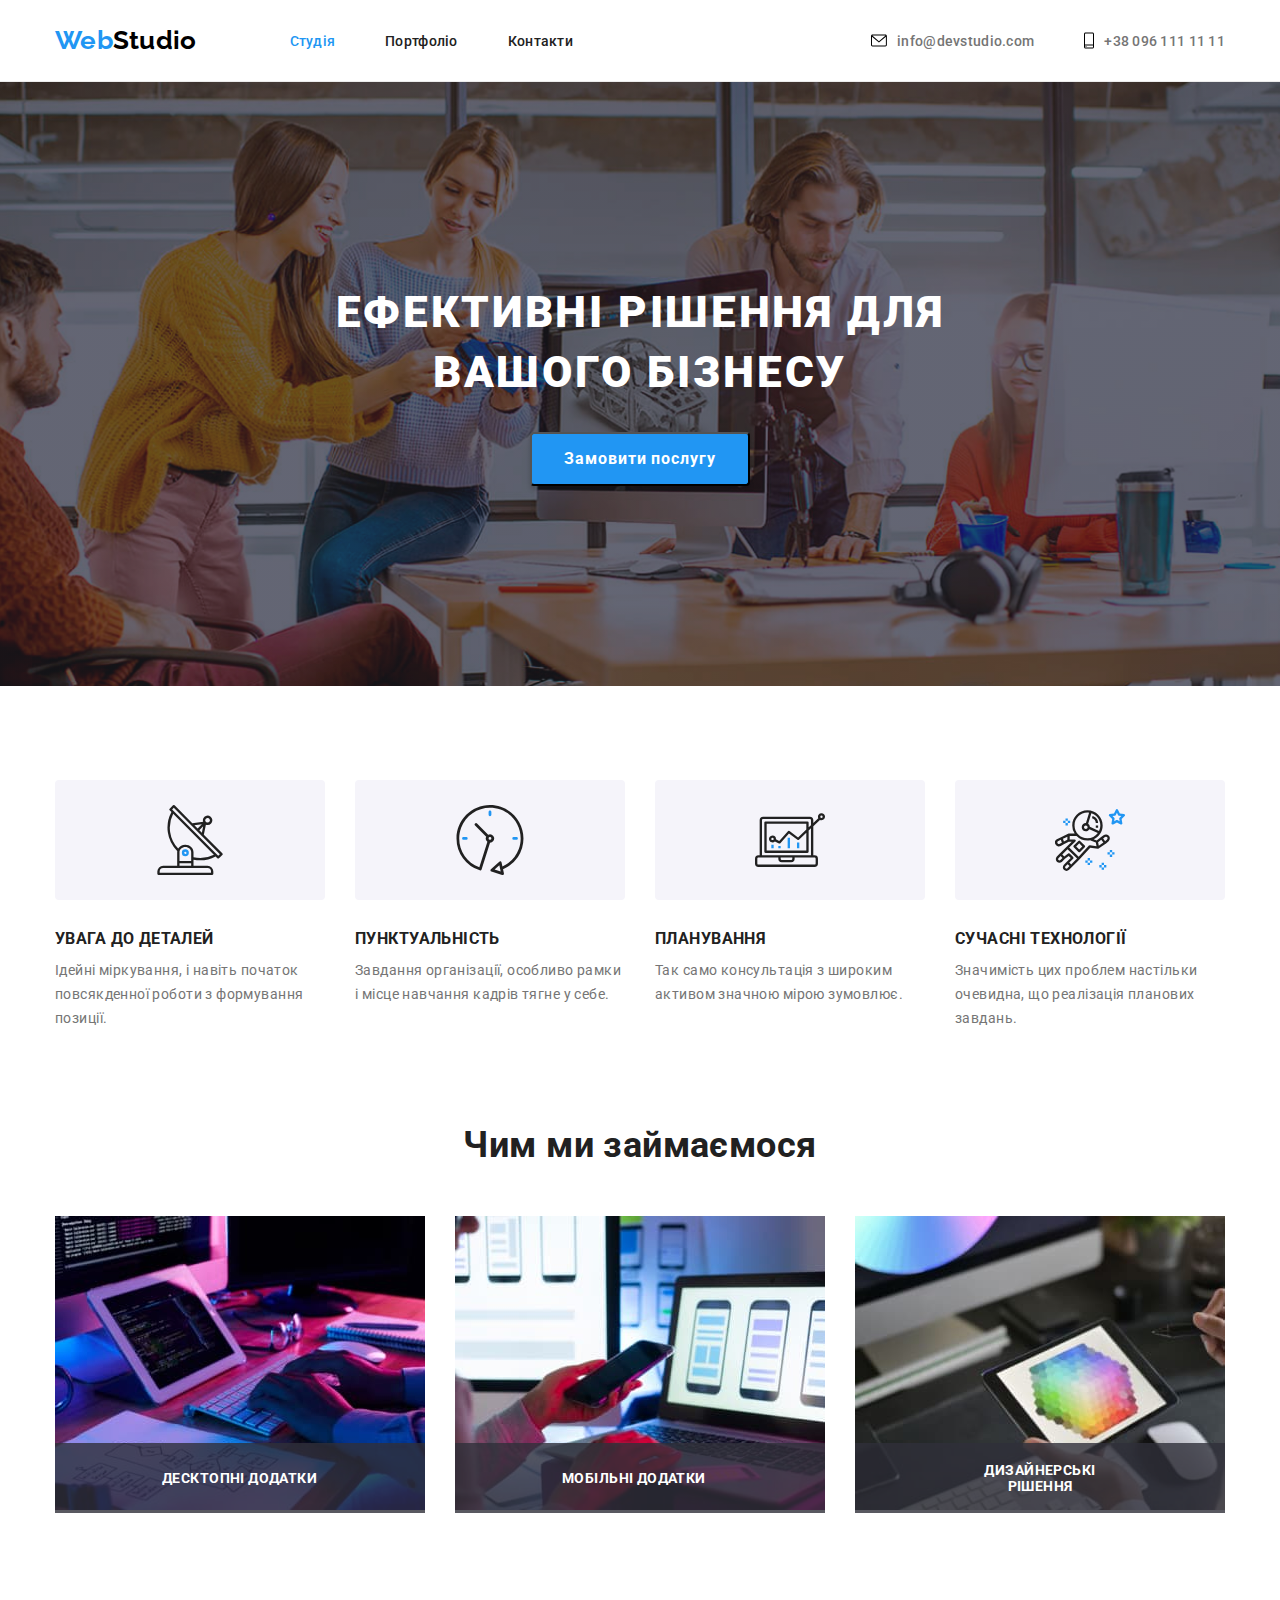
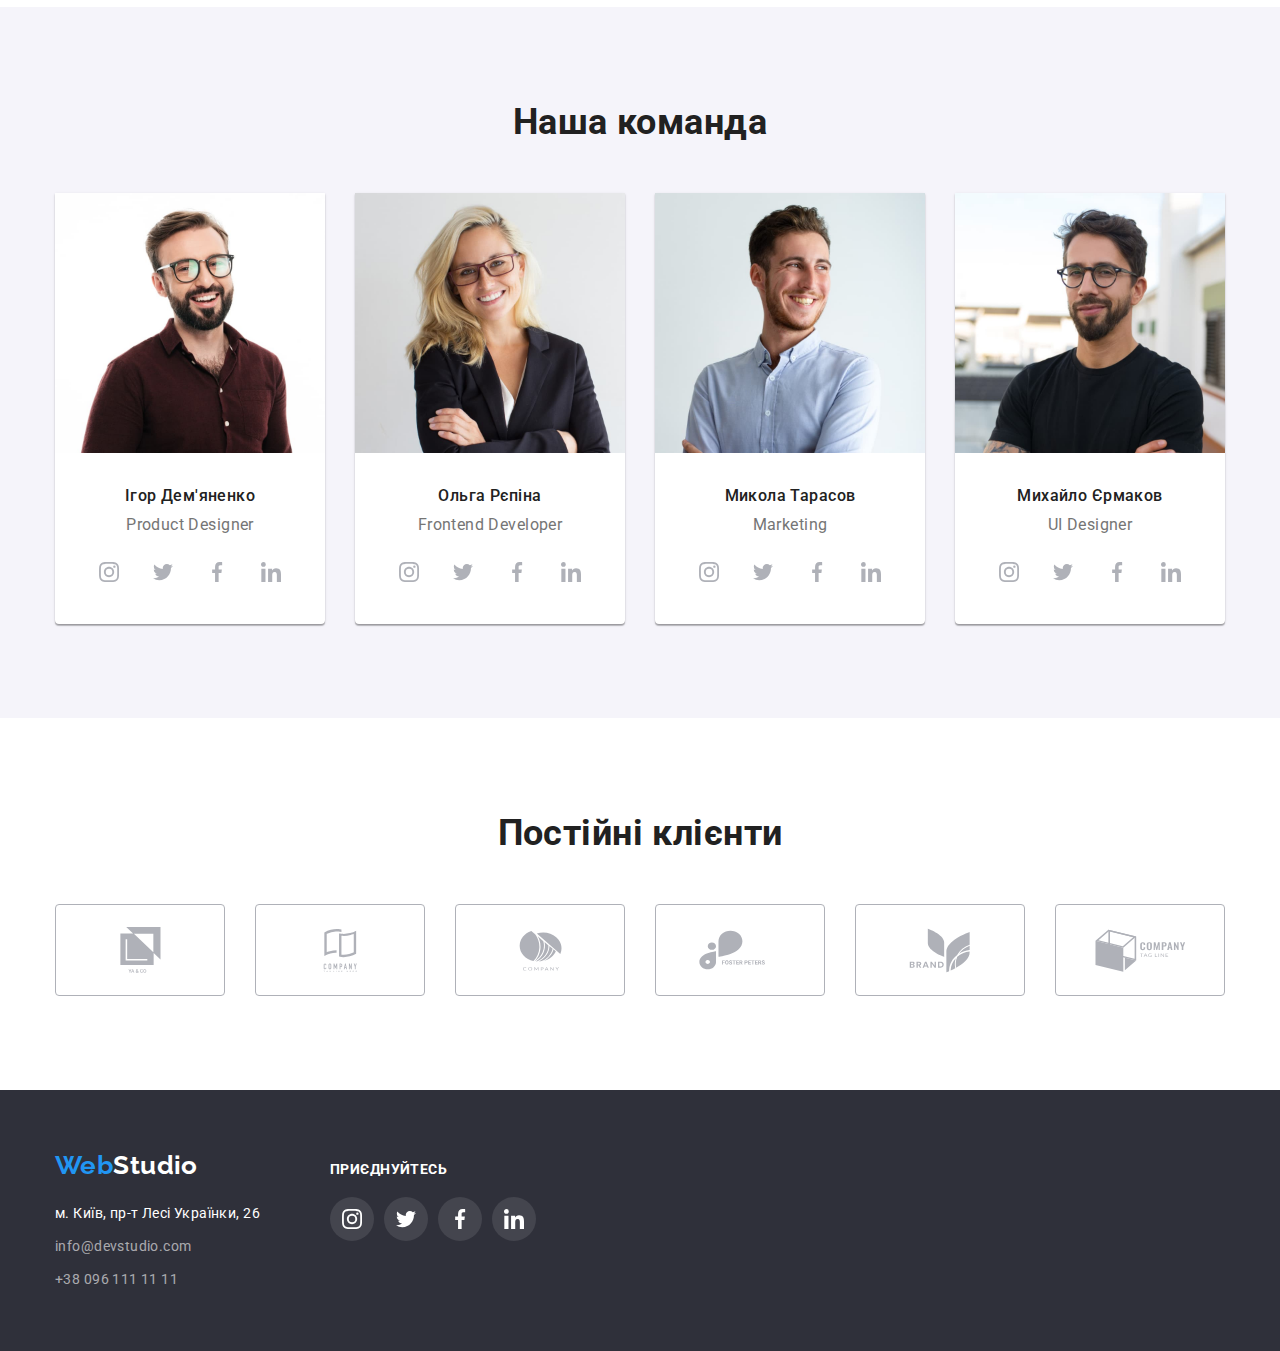
==== index.html @ 1f66e742 "Initial commit" ====
<!DOCTYPE html>
<html lang="uk">
  <head>
    <meta charset="UTF-8" />
    <meta http-equiv="X-UA-Compatible" content="IE=edge" />
    <meta name="viewport" content="width=device-width, initial-scale=1.0" />
    <title>Студія</title>
    <!--Front style-->
    <link rel="preconnect" href="https://fonts.googleapis.com" />
    <link rel="preconnect" href="https://fonts.gstatic.com" crossorigin />
    <link
      href="https://fonts.googleapis.com/css2?family=Raleway:wght@700&family=Roboto:wght@400;500;700;900&display=swap"
      rel="stylesheet"
    />
    <!--Normalize-style-->
    <link href="css/modern-normalize.css" rel="stylesheet" />

    <!--Styles-->
    <link href="css/styles.css" rel="stylesheet" />
  </head>
  <body>
    <!--header-->
    <header class="header">
      <div class="container header-container">
        <nav class="header-nav">
          <a class="logo" href="index.html"><span class="logo-cl">Web</span>Studio</a>
          <ul class="list list-block">
            <li class="header-nav-list-item active-page">
              <a class="link header-animation-nav" href="./index.html">Студія</a>
            </li>
            <li class="header-nav-list-item">
              <a class="link header-animation-nav" href="./portfolio.html">Портфоліо</a>
            </li>
            <li class="header-nav-list-item"><a class="link header-animation-nav" href="">Контакти</a></li>
          </ul>
        </nav>
        <ul class="list list-block">
          <li class="header-nav-list-contacti-item">
            <a class="link link-header header-animation-contact" href="mailto:">
              <svg class="pic-email" width="16" height="17">
                <use href="./images/icons.svg#mail"></use>
              </svg>
              info@devstudio.com</a
            >
          </li>
          <li class="header-nav-list-contacti-item">
            <a class="link link-header header-animation-contact" href="tel:+380961111111">
              <svg class="pic-smartphone" width="10" height="17">
                <use href="./images/icons.svg#smartphone"></use>
              </svg>
              +38 096 111 11 11</a
            >
          </li>
        </ul>
      </div>
    </header>
    <div class="container"></div>
    <main>
      <!--btn-->
      <section class="section-btn all-section">
        <h1 class="section-title">Ефективні рішення для <br />вашого бізнесу</h1>
        <button data-modal-open class="btn" type="button">Замовити послугу</button>
      </section>
      <!--about -->
      <section class="description all-section">
        <div class="container">
          <h2 class="title" hidden>Опис</h2>
          <ul class="titlle-list list">
            <li class="description-list-item">
              <div class="pic">
                <svg class="pic-antena" width="70" height="70">
                  <use href="./images/icons.svg#antenna"></use>
                </svg>
              </div>
              <h3 class="description-title">УВАГА ДО ДЕТАЛЕЙ</h3>
              <p class="description-text">
                Ідейні міркування, і навіть початок повсякденної роботи з формування позиції.
              </p>
            </li>
            <li class="description-list-item">
              <div class="pic">
                <svg class="pic-clock" width="70" height="70">
                  <use href="./images/icons.svg#clock"></use>
                </svg>
              </div>
              <h3 class="description-title">ПУНКТУАЛЬНІСТЬ</h3>
              <p class="description-text">
                Завдання організації, особливо рамки і місце навчання кадрів тягне у себе.
              </p>
            </li>
            <li class="description-list-item">
              <div class="pic">
                <svg class="pic-diagram" width="70" height="70">
                  <use href="./images/icons.svg#diagram"></use>
                </svg>
              </div>
              <h3 class="description-title">ПЛАНУВАННЯ</h3>
              <p class="description-text">
                Так само консультація з широким активом значною мірою зумовлює.
              </p>
            </li>
            <li class="description-list-item">
              <div class="pic">
                <svg class="pic-astronaut" width="70" height="70">
                  <use href="./images/icons.svg#astronaut"></use>
                </svg>
              </div>
              <h3 class="description-title">СУЧАСНІ ТЕХНОЛОГІЇ</h3>
              <p class="description-text">
                Значимість цих проблем настільки очевидна, що реалізація планових завдань.
              </p>
            </li>
          </ul>
        </div>
      </section>
      <!--Блок послуг-->
      <section class="about all-section">
        <h2 class="title">Чим ми займаємося</h2>
        <div class="container">
          <ul class="list about-list">
            <li class="about-list-item">
              <div class="about-thumb">
                <img
                  class="about-list-item-img"
                  src="./images/tablet_computer.jpg"
                  alt="Планшет з клавіатурою"
                  width="370"
                  height="294"
                />
                <div class="label">
                  <p class="label-desc">Десктопні додатки</p>
                </div>
              </div>
            </li>
            <li class="about-list-item">
              <div class="about-thumb">
                <img
                  class="about-list-item-img"
                  src="./images/mobile.jpg"
                  alt="телефон на фоны ноутбука"
                  width="370"
                  height="294"
                />
                <div class="label">
                  <p class="label-desc">Мобільні додатки</p>
                </div>
              </div>
            </li>
            <li class="about-list-item">
              <div class="about-thumb">
                <img
                  class="about-list-item-img"
                  src="./images/tablet.jpg"
                  alt="планшет"
                  width="370"
                  height="294"
                />
                <div class="label">
                  <p class="label-desc">Дизайнерські рішення</p>
                </div>
              </div>
            </li>
          </ul>
        </div>
      </section>
      <!--our team-->
      <section class="team all-section">
        <div class="container">
          <h2 class="team-title title">Наша команда</h2>
          <ul class="list team-list">
            <li class="team-list-item">
              <img
                class="team-list-item-img"
                src="./images/igorDem.jpg"
                alt="фото Ігора Дем'яненко"
                width="270"
                height="260"
              />
              <div class="team-info">
                <h3 class="name">Ігор Дем'яненко</h3>
                <p class="profession" lang="en">Product Designer</p>
                <ul class="list-social-item">
                  <li class="social-item">
                    <a
                      class="social-link"
                      href="https://www.instagram.com"
                      aria-label="instagram"
                      target="_blank"
                      rel="noopener noreferrer"
                    >
                      <svg class="social-icon" width="20" height="20">
                        <use href="./images/icons.svg#instagram"></use>
                      </svg>
                    </a>
                  </li>
                  <li class="social-item">
                    <a
                      class="social-link"
                      href="https://www.twitter.com"
                      aria-label="twitter"
                      target="_blank"
                      rel="noopener noreferrer"
                    >
                      <svg class="social-icon" width="20" height="20">
                        <use href="./images/icons.svg#twitter"></use>
                      </svg>
                    </a>
                  </li>
                  <li class="social-item">
                    <a
                      class="social-link"
                      href="https://www.facebook.com"
                      aria-label="facebook"
                      target="_blank"
                      rel="noopener noreferrer"
                    >
                      <svg class="social-icon" width="20" height="20">
                        <use href="./images/icons.svg#facebook"></use>
                      </svg>
                    </a>
                  </li>
                  <li class="social-item">
                    <a
                      class="social-link"
                      href="https://www.linkedin.com"
                      aria-label="linkedin"
                      target="_blank"
                      rel="noopener noreferrer"
                    >
                      <svg class="social-icon" width="20" height="20">
                        <use href="./images/icons.svg#linkedin"></use>
                      </svg>
                    </a>
                  </li>
                </ul>
              </div>
            </li>
            <li class="team-list-item">
              <img
                class="team-list-item-img"
                src="./images/Olga_rep.jpg"
                alt="фото Ольги Рєпіної"
                width="270"
                height="260"
              />
              <div class="team-info">
                <h3 class="name">Ольга Рєпіна</h3>
                <p class="profession" lang="en">Frontend Developer</p>
                <ul class="list-social-item">
                  <li class="social-item">
                    <a
                      class="social-link"
                      href="https://www.instagram.com"
                      aria-label="instagram"
                      target="_blank"
                      rel="noopener noreferrer"
                    >
                      <svg class="social-icon" width="20" height="20">
                        <use href="./images/icons.svg#instagram"></use>
                      </svg>
                    </a>
                  </li>
                  <li class="social-item">
                    <a
                      class="social-link"
                      href="https://www.twitter.com"
                      aria-label="twitter"
                      target="_blank"
                      rel="noopener noreferrer"
                    >
                      <svg class="social-icon" width="20" height="20">
                        <use href="./images/icons.svg#twitter"></use>
                      </svg>
                    </a>
                  </li>
                  <li class="social-item">
                    <a
                      class="social-link"
                      href="https://www.facebook.com"
                      aria-label="facebook"
                      target="_blank"
                      rel="noopener noreferrer"
                    >
                      <svg class="social-icon" width="20" height="20">
                        <use href="./images/icons.svg#facebook"></use>
                      </svg>
                    </a>
                  </li>
                  <li class="social-item">
                    <a
                      class="social-link"
                      href="https://www.linkedin.com"
                      aria-label="linkedin"
                      target="_blank"
                      rel="noopener noreferrer"
                    >
                      <svg class="social-icon" width="20" height="20">
                        <use href="./images/icons.svg#linkedin"></use>
                      </svg>
                    </a>
                  </li>
                </ul>
              </div>
            </li>
            <li class="team-list-item">
              <img
                class="team-list-item-img"
                src="./images/Nikolay_tar.jpg"
                alt="фото Миколи Тарасова"
                width="270"
                height="260"
              />
              <div class="team-info">
                <h3 class="name">Микола Тарасов</h3>
                <p class="profession" lang="en">Marketing</p>
                <ul class="list-social-item">
                  <li class="social-item">
                    <a
                      class="social-link"
                      href="https://www.instagram.com"
                      aria-label="instagram"
                      target="_blank"
                      rel="noopener noreferrer"
                    >
                      <svg class="social-icon" width="20" height="20">
                        <use href="./images/icons.svg#instagram"></use>
                      </svg>
                    </a>
                  </li>
                  <li class="social-item">
                    <a
                      class="social-link"
                      href="https://www.twitter.com"
                      aria-label="twitter"
                      target="_blank"
                      rel="noopener noreferrer"
                    >
                      <svg class="social-icon" width="20" height="20">
                        <use href="./images/icons.svg#twitter"></use>
                      </svg>
                    </a>
                  </li>
                  <li class="social-item">
                    <a
                      class="social-link"
                      href="https://www.facebook.com"
                      aria-label="facebook"
                      target="_blank"
                      rel="noopener noreferrer"
                    >
                      <svg class="social-icon" width="20" height="20">
                        <use href="./images/icons.svg#facebook"></use>
                      </svg>
                    </a>
                  </li>
                  <li class="social-item">
                    <a
                      class="social-link link"
                      href="https://www.linkedin.com"
                      aria-label="linkedin"
                      target="_blank"
                      rel="noopener noreferrer"
                    >
                      <svg class="social-icon" width="20" height="20">
                        <use href="./images/icons.svg#linkedin"></use>
                      </svg>
                    </a>
                  </li>
                </ul>
              </div>
            </li>
            <li class="team-list-item">
              <img
                class="team-list-item-img"
                src="./images/Mihaylo_Yerm.jpg"
                alt="фото михайла Єрмакова"
                width="270"
                height="260"
              />
              <div class="team-info">
                <h3 class="name">Михайло Єрмаков</h3>
                <p class="profession" lang="en">UI Designer</p>
                <ul class="list-social-item">
                  <li class="social-item">
                    <a
                      class="social-link"
                      href="https://www.instagram.com"
                      aria-label="instagram"
                      target="_blank"
                      rel="noopener noreferrer"
                    >
                      <svg class="social-icon" width="20" height="20">
                        <use href="./images/icons.svg#instagram"></use>
                      </svg>
                    </a>
                  </li>
                  <li class="social-item">
                    <a
                      class="social-link"
                      href="https://www.twitter.com"
                      aria-label="twitter"
                      target="_blank"
                      rel="noopener noreferrer"
                    >
                      <svg class="social-icon" width="20" height="20">
                        <use href="./images/icons.svg#twitter"></use>
                      </svg>
                    </a>
                  </li>
                  <li class="social-item">
                    <a
                      class="social-link"
                      href="https://www.facebook.com"
                      aria-label="facebook"
                      target="_blank"
                      rel="noopener noreferrer"
                    >
                      <svg class="social-icon" width="20" height="20">
                        <use href="./images/icons.svg#facebook"></use>
                      </svg>
                    </a>
                  </li>
                  <li class="social-item">
                    <a
                      class="social-link"
                      href="https://www.linkedin.com"
                      aria-label="linkedin"
                      target="_blank"
                      rel="noopener noreferrer"
                    >
                      <svg class="social-icon" width="20" height="20">
                        <use href="./images/icons.svg#linkedin"></use>
                      </svg>
                    </a>
                  </li>
                </ul>
              </div>
            </li>
          </ul>
        </div>
      </section>
      <section class="client-section all-section">
        <h2 class="title">Постійні клієнти</h2>
        <div class="container">
          <ul class="list clients-list">
            <li class="clients-item">
              <a
                class="clients-link"
                aria-label="yago"
                target="_blank"
                rel="noopener noreferrer"
                href=""
              >
                <svg class="clients" width="41" height="46">
                  <use href="./images/icons.svg#yago"></use>
                </svg>
              </a>
            </li>
            <li class="clients-item">
              <a
                class="clients-link"
                aria-label="tagline"
                target="_blank"
                rel="noopener noreferrer"
                href=""
              >
                <svg class="clients" width="93" height="43">
                  <use href="./images/icons.svg#tagline"></use>
                </svg>
              </a>
            </li>
            <li class="clients-item">
              <a
                class="clients-link"
                aria-label="company"
                target="_blank"
                rel="noopener noreferrer"
                href=""
              >
                <svg class="clients" width="43" height="41">
                  <use href="./images/icons.svg#company"></use>
                </svg>
              </a>
            </li>
            <li class="clients-item">
              <a
                class="clients-link"
                aria-label="foster_peters"
                target="_blank"
                rel="noopener noreferrer"
                href=""
              >
                <svg class="clients" width="84" height="40">
                  <use href="./images/icons.svg#foster_peters"></use>
                </svg>
              </a>
            </li>
            <li class="clients-item">
              <a
                class="clients-link"
                aria-label="brand"
                target="_blank"
                rel="noopener noreferrer"
                href=""
              >
                <svg class="clients" width="62" height="45">
                  <use href="./images/icons.svg#brand"></use>
                </svg>
              </a>
            </li>
            <li class="clients-item">
              <a
                class="clients-link"
                aria-label="comtigeline"
                target="_blank"
                rel="noopener noreferrer"
                href=""
              >
                <svg class="clients" width="93" height="43">
                  <use href="./images/icons.svg#comtigeline"></use>
                </svg>
              </a>
            </li>
          </ul>
        </div>
      </section>
    </main>
    <!--contact info-->
    <footer class="footer">
      <div class="container footer-bloc">
        <div class="footer-contacts">
          <a class="logo logo-footer" href="index.html"><span class="logo-cl">Web</span>Studio</a>
          <address class="address-maps" title="адрес студії">
            <p class="address-maps-text">м. Київ, пр-т Лесі Українки, 26</p>
            <ul class="list">
              <li class="address-list-item">
                <a class="link" href="mailto:info@devstudio.com">info@devstudio.com</a>
              </li>
              <li class="address-list-item">
                <a class="link" href="tel:+380961111111">+38 096 111 11 11</a>
              </li>
            </ul>
          </address>
        </div>
        <div class="">
          <h4 class="title-footer">приєднуйтесь</h4>
          <ul class="list-social-item">
            <li class="social-item">
              <a
                class="link footer-icon-link"
                href="https://www.instagram.com"
                aria-label="instagram"
                target="_blank"
                rel="noopener noreferrer"
              >
                <svg class="footer-icon" width="20" height="20">
                  <use href="./images/icons.svg#instagram"></use>
                </svg>
              </a>
            </li>
            <li class="social-item">
              <a
                class="link footer-icon-link"
                href="https://www.twitter.com"
                aria-label="twitter"
                target="_blank"
                rel="noopener noreferrer"
              >
                <svg class="footer-icon" width="20" height="20">
                  <use href="./images/icons.svg#twitter"></use>
                </svg>
              </a>
            </li>
            <li class="social-item">
              <a
                class="link footer-icon-link"
                href="https://www.facebook.com"
                aria-label="facebook"
                target="_blank"
                rel="noopener noreferrer"
              >
                <svg class="footer-icon" width="20" height="20">
                  <use href="./images/icons.svg#facebook"></use>
                </svg>
              </a>
            </li>
            <li class="social-item">
              <a
                class="link footer-icon-link"
                href="https://www.linkedin.com"
                aria-label="linkedin"
                target="_blank"
                rel="noopener noreferrer"
              >
                <svg class="footer-icon" width="20" height="20">
                  <use href="./images/icons.svg#linkedin"></use>
                </svg>
              </a>
            </li>
          </ul>
        </div>
      </div>
    </footer>
    <!--Modal Window-->
    <div class="backdrop is-hidden" data-modal>
      <div class="modal">
        <button class="modal-btn" data-modal-close type="button" title="close">
          <svg class="modal-close" width="11" height="11">
            <use href="./images/icons.svg#cross"></use>
          </svg>
        </button>
      </div>
    </div>
    <script src="./js/modal.js"></script>
  </body>
</html>
---- css/styles.css ----
:root {
  /* front*/
  --main-font: Roboto, sans-serif, raleway;
  /* text color */
  --main-text-cl: #212121;
  --akcent-cl: #2196f3;

  /* background color*/
  --main-background-cl: #ffffff;
  --background-cl-icon:#AFB1B8;

  /*other*/
  --items: 3;
  --indent: 30px;
  --border: 1px;
}

body {
  font-family: var(--main-font);
  background-color: var(--main-background-cl);
  color: var(--main-text-cl);
  font-size: 14px;
  line-height: calc(16 / 14);
  letter-spacing: 0.03em;
  
}
/*reset*/
.link {
  text-decoration: none;
  color: currentColor;
  
}
.header-animation-nav{
/*animation*/
transition-property: color ;
transition-duration:250ms ;
transition-timing-function:cubic-bezier(0.4, 0, 0.2, 1);
}

.header-animation-nav:hover,
.header-animation-nav:focus {
  color: var(--akcent-cl);
}
.header-animation-contact{
  /*animation*/
  transition-property:fill, color ;
  transition-duration:250ms ;
  transition-timing-function:cubic-bezier(0.4, 0, 0.2, 1);
  }
.header-animation-contact:hover,
.header-animation-contact:focus {
  fill: var(--akcent-cl);
  color: var(--akcent-cl);
}


.list {
  list-style: none;
  padding: 0;
  margin: 0;
}
.all-section {
  padding-bottom: 94px;
  
}

/*************************
********HEADER************
*************************/
.container {
  margin-left: auto;
  margin-right: auto;
  width: 1200px;
  padding: 0 15px;
  
}
.header {
  letter-spacing: 0.02em;
  font-weight: 500;
  border-bottom: 1px solid #ececec;
  padding-top: 25px;
  padding-bottom: 25px;
  

}
.header-nav {
  align-items: center;
  display: flex;
  margin-right: auto;
 
}
.header-container{
  display: flex;


}
.logo {
  text-decoration: none;
  font-family: 'Raleway';
  font-weight: 700;
  font-size: 26px;
  line-height: calc(31 / 26);
  color: #000000;
  margin-right: 93px;
}
.logo-footer {
  margin-right: 0;
  color: #ffffff;
}

.logo-cl {
  color: var(--akcent-cl);
}
.list-block {
  display: flex;
  align-items: center;

}
.link-header{
  display: flex;
  align-items: center;
}
.list-block:last-child {
  margin-right: 0;
}
.header-nav-list-item {
  font-weight: 500;
  letter-spacing: 0.02em;
  color: #212121;
  margin-right: 50px;
  position: relative;

  }

.header-nav-list-item::after {
  content: '';
  position: absolute;
  width: 100%;
  height: 4px;
  border-radius: 2px;
  background-color:var(--akcent-cl);
  left: 0;
  bottom: 0;
  opacity: 0;
}
.header-nav-list-item:hover::after {
  opacity: 1;
  transform: translateY(28px);
}
.header-nav-list-item:last-child {
  margin-right: 0;
}
.active-page {
  color: var(--akcent-cl);

}

.header-nav-list-contacti-item {
  display: flex;
  margin-right: 50px;
  font-weight: 500;
  letter-spacing: 0.02em;
  color: #757575;
    /*animation*/
  transition-property:fill, color ;
  transition-duration:250ms ;
  transition-timing-function:cubic-bezier(0.4, 0, 0.2, 1);
}

.pic-email{
margin-right: 10px;
}

.pic-smartphone{
  margin-right: 10px;
}
.header-nav-list-contacti-item:last-child {
  margin-right: 0;
}


.footer {
  background-color: #2f303a;
  padding-top: 60px;
  padding-bottom: 60px;

}

.address-maps {
  margin-top: 20px;
}
.address-maps-text {
  margin-top: 0;
  margin-bottom: 9px;
  font-style: normal;
  font-size: 14px;
  line-height: calc(24 / 14);
  color: #ffffff;
}

.address-list-item {
  margin-bottom: 9px;
  font-style: normal;
  font-size: 14px;
  line-height: calc(24 / 14);
  color: rgba(255, 255, 255, 0.6);
}
.address-list-item:last-child {
  margin-bottom: 0;
}

.footer-bloc {
  display: flex;
  align-items:baseline;
}
.title-footer {
  margin-top: 0;
  margin-bottom: 20px;
  color: var(--main-background-cl);
  Font family: var(--main-font);
  Font style: Bold;
  Font size: 14px;
  text-transform: uppercase;
}
.footer-contacts {
  margin-right: 70px;
}
.footer-icon {
  fill: var(--main-background-cl);
}
.footer-icon-link {
  background-color: rgb(100%, 100%, 100%, 10%);
  display: flex;
  align-items: center;
  justify-content: center;
  width: 44px;
  height: 44px;
  border-radius: 50%;
  transition-property:background-color;
  transition-duration:250ms ;
  transition-timing-function:cubic-bezier(0.4, 0, 0.2, 1);
}
.footer-icon-link:hover,
.footer-icon-link:focus {
      background-color: var(--akcent-cl);
 }



/****************************
*****************************
          Page 1
*****************************
****************************/

.section-btn {
  background-image:linear-gradient(rgba(47, 48, 58, 0.4), rgba(47, 48, 58, 0.4)), url(../images/bg.png);
  background-repeat: no-repeat;
  background-position: center;
  max-width: 1600px;
  background-size: cover;
  margin-left: auto;
  margin-right: auto;
  text-align: center;
  padding-top: 200px;
  padding-bottom: 200px;
  position: relative;
}

.section-title {
  margin-top: 0;
  margin-bottom: 30px;
  color: #ffffff;
  font-weight: 900;
  font-size: 44px;
  line-height: calc(60 / 44);
  letter-spacing: 0.06em;
  text-transform: uppercase;
}
.btn {
  font-family: var(--main-font);
  background: var(--akcent-cl);
  box-shadow: 0px 4px 4px rgba(0, 0, 0, 0.15);
  border-radius: 4px;
  font-weight: 700;
  font-size: 16px;
  line-height: calc(30 / 16);
  letter-spacing: 0.06em;
  color: #ffffff;
  cursor: pointer;
  padding: 10px 32px;
}
.backdrop.is-hidden{
  visibility: hidden;
  opacity: 0;
  pointer-events: none;
}
.backdrop{
  position:fixed;
  top: 0;
  left:0;
  z-index: 1000;
  width:100%;
  height: 100%;
  background-color:rgba(0, 0, 0, 0.2);
  transition: visibility 400ms, opacity 400ms;
  
}
.modal{
  position: absolute;
left: 50%;
top: 50%;
transform: translate(-50%, -50%);
width: 528px;
height: 581px;
background: #FFFFFF;
box-shadow: 0px 1px 3px rgba(0, 0, 0, 0.12), 0px 1px 1px rgba(0, 0, 0, 0.14), 0px 2px 1px rgba(0, 0, 0, 0.2);
border-radius: 4px;
}
.modal-btn{
  position: absolute;
  right: 8px;
  top: 8px;
  width: 30px;
  height: 30px;
  display: flex;
  align-items: center;
  justify-items: center;
  border: 1px solid rgba(0, 0, 0, 0.1);
  border-radius: 50%;
  cursor: pointer;
  padding: 0;
  background-color: var(--main-background-cl);
}
.modal-close {
  position: absolute;
  margin: 9px;
  


}
.description {
  padding-top: 94px;
}

.titlle-list {
  display: flex;
  justify-content: space-between;
}
.description-list-item {
  width: 270px;
}
.description-title {
  margin-top: 0;
  margin-bottom: 0;
  font-size: 16px;
  font-weight: 700;
  text-transform: uppercase;
}
.description-text {
  margin-top: 10px;
  font-size: 14px;
  line-height: calc(24 / 14);
  color: #757575;
}
.description-text:last-child {
  margin-bottom: 0;
}

.pic{
  background-color:#F5F4FA;
  height: 120px;
  display: flex;
  align-items: center;
  justify-content: center;
  margin-bottom: 30px;
  border-radius: 4px;
}

.about-list {
  display: flex;
  justify-content: space-between;
}

.title {
  margin-top: 0;
  margin-bottom: 50px;
  font-weight: 700;
  font-size: 36px;
  line-height: calc(42 / 36);
  text-align: center;
}
.about-thumb{
  position: relative;
}
.label{
  position: absolute;
  bottom: 0;
  left: 0;
  width: 100%;
  height: 70px;
  background-color: rgba(47, 48, 58, 0.8);
  display: flex;
  justify-items: center;
  align-items: center;
  padding: 27px 107px;
}
.label-desc{
  color: var(--main-background-cl);
  font-size: 14px;
  font-family: var(--main-font);
  font-weight: 700;
  line-height: 16px;
  letter-spacing: 0.03em;
  text-transform:uppercase ;
  text-align: center;


  text-align: center;
}
.team {
  background-color: #f5f4fa;
  padding-top: 94px;
  padding-bottom: 94px;
}
.team-list {
  display: flex;
  justify-content: space-between;
}

.team-list-item {
  background-color:var(--main-background-cl);
  box-shadow: 0px 1px 3px rgba(0, 0, 0, 0.12), 0px 1px 1px rgba(0, 0, 0, 0.14),
    0px 2px 1px rgba(0, 0, 0, 0.2);
  border-radius: 0px 0px 4px 4px;
}
.team-info {
  padding-top: 30px;
  padding-bottom: 30px;
  
}
.name {
  margin-top: 0;
  margin-bottom: 10px;
  font-weight: 500;
  font-size: 16px;
  line-height: calc(19 / 16);
  text-align: center;
}
.profession {
  margin-top: 0;
  font-size: 16px;
  line-height: calc(19 / 16);
  color: #757575;
  text-align: center;
}
.list-social-item {
  margin: 0;
  list-style: none;
  display: flex;
  gap: 10px;
  justify-content: center;
  padding-left: 0;
}

.social-link{
    display: flex;
    align-items: center;
    justify-content: center;
    width: 44px;
    height: 44px;
    background-color:var(--main-background-cl);
    border-radius: 50%;
    color: var(--background-cl-icon);
      /*animation*/
    transition-property:color, background-color;
    transition-duration:250ms ;
    transition-timing-function:cubic-bezier(0.4, 0, 0.2, 1);
}
  
.social-icon{
  fill: currentColor;
 }
 .social-link:hover,
 .social-link:focus {
      color:var(--main-background-cl); 
      background-color: var(--akcent-cl);
 }


.profession:last-child {
  margin-bottom: 0;
}
.client-section{
  padding-top:94px ;
}
.clients-list{
  display: flex;
  gap:30px;
  align-items: center;
    justify-content: center;
}
.clients-link{
  width: 170px;
  height: 92px;
  border: 1px solid var(--background-cl-icon);
  border-radius: 4px;
  display: flex;
    align-items: center;
    justify-content: center;
    color: var(--background-cl-icon);
      /*animation*/
    transition-property:color, border-color;
    transition-duration:250ms ;
    transition-timing-function:cubic-bezier(0.4, 0, 0.2, 1);
    
}
.clients{
  fill: currentColor;
}

.clients-link:hover,
.clients-link:focus {
  color: var(--akcent-cl);
  border-color: var(--akcent-cl);
}


/****************************
*****************************
          Page 2
*****************************
****************************/
.porfolio {
  padding-top: 94px;
  padding-bottom: 94px;
}
.porfolio-container {
  list-style: none;
  display: flex;
  gap: 8px;
  justify-content: center;
  margin: 0 0 50px 0;
  padding-left: 0;
}

.porfolio-btn {
  padding: 6px 22px;
  font-family: var(--main-font);
  font-weight: 500;
  font-size: 16px;
  line-height: calc(26 / 16);
  border: none;
  border-radius: 4px;
  cursor: pointer;
   /*animation*/
  transition-property:color, background-color, box-shadow;
  transition-duration:250ms;
  transition-timing-function:cubic-bezier(0.4, 0, 0.2, 1);
}
.porfolio-btn:hover,
.porfolio-btn:focus {
  background-color: var(--akcent-cl);
  color: var(--main-background-cl);
  box-shadow: 0px 2px 2px 0px #0000001F, 0px 1px 2px 0px #00000014, 0px 3px 1px 0px #0000001A;
  border-radius: 4px;
}
.porfolio-btn:active {
  background-color: var(--akcent-cl);
  color: #ffffff;
}
.portfolio-list {
  display: flex;
  flex-wrap: wrap;
  gap: var(--indent);
}

.porfolio-link{
  box-sizing: border-box;
  display: block;
  text-decoration: none;
  /*animation*/
  transition-property:box-shadow;
  transition-duration:250ms;
  transition-timing-function:cubic-bezier(0.4, 0, 0.2, 1);
}
.portfolio-list-img-item {
  flex-basis: calc((100% - var(--indent) * (var(--items)-1)) / var(--items));
}

.porfolio-link:hover,
.porfolio-link:focus,
.porfolio-link:hover .overlay ,
.porfolio-link:focus .overlay
{
  box-shadow: 0px 1px 1px rgba(0, 0, 0, 0.12), 0px 4px 4px rgba(0, 0, 0, 0.06), 1px 4px 6px rgba(0, 0, 0, 0.16);
  border-radius: 6px 4px 1px ;
  transform: translateY(0);
}
.portfolio-thumb{
  
  position: relative;
  overflow: hidden;
}
.overlay{
  
  position: absolute;
  top: 0;
  left: 0;
  transform: translateY(100%);
  width: 100%;
  height: 100%;
  display: flex;
  justify-items: center;
  align-items: center;
  padding: 63px 24px;
  background-color: rgba(33, 150, 243, 0.9);
 /*animation*/
 transition-property:transform;
 transition-duration:250ms;
 transition-timing-function:cubic-bezier(0.4, 0, 0.2, 1);

}
.overlay-desc{
  color: var(--main-background-cl);
  font-family: var(--main-font);
  font-size: 18px;
  font-weight: 400;
  line-height:28px;
  letter-spacing: 0.03em;
}
.portfolio-info {

  padding:20px 24px;
  border-right: 1px solid #eee ;
  border-bottom: 1px solid #eee ;
  border-left: 1px solid #eee ;
  transition-property:transform;
  transition-duration:250ms;
  transition-timing-function:cubic-bezier(0.4, 0, 0.2, 1);
}

.portfolio-tittle {
  color: var(--main-text-cl);
  margin: 0;
  font-weight: 700;
  font-size: 18px;
  line-height: calc(36 / 18);
  letter-spacing: 0.06em;
  
}
.portfolio-name {
  margin: 0;
  font-size: 16px;
  line-height: calc(30 / 16);
  color: #757575;
}
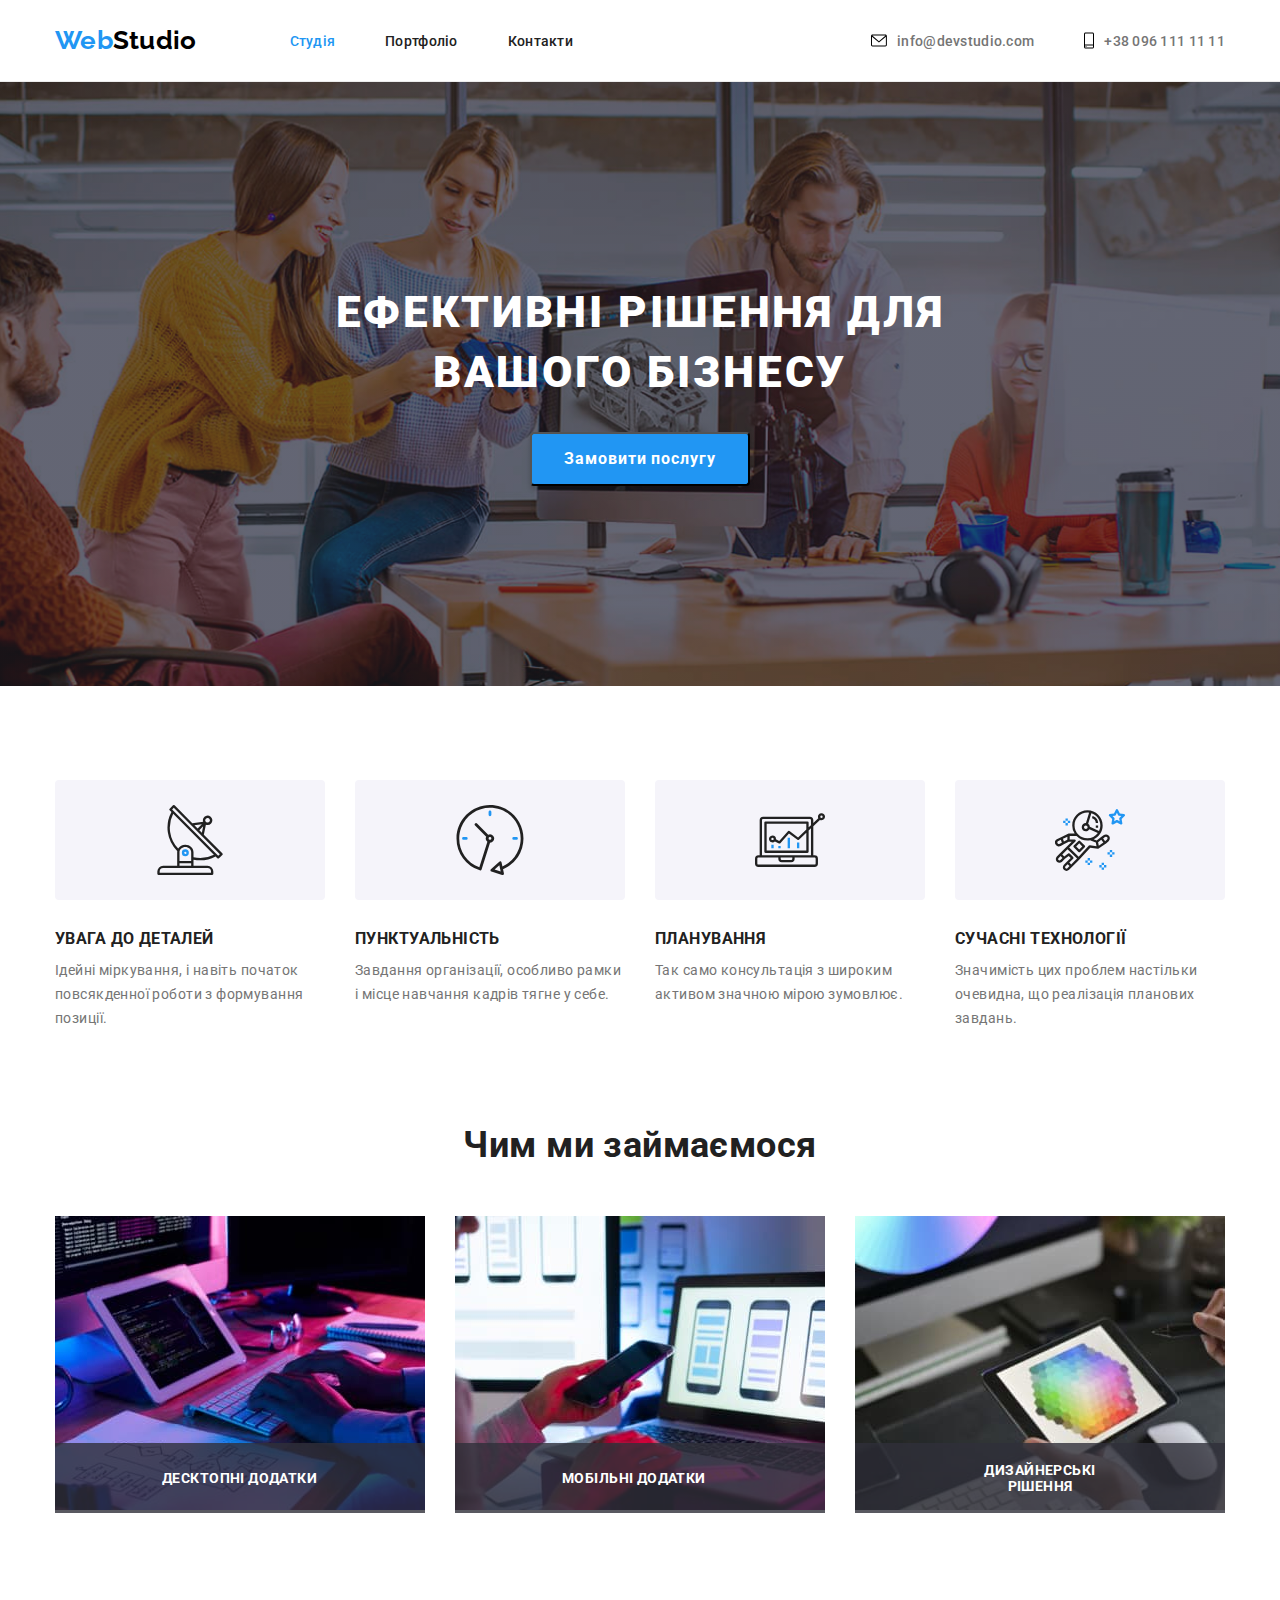
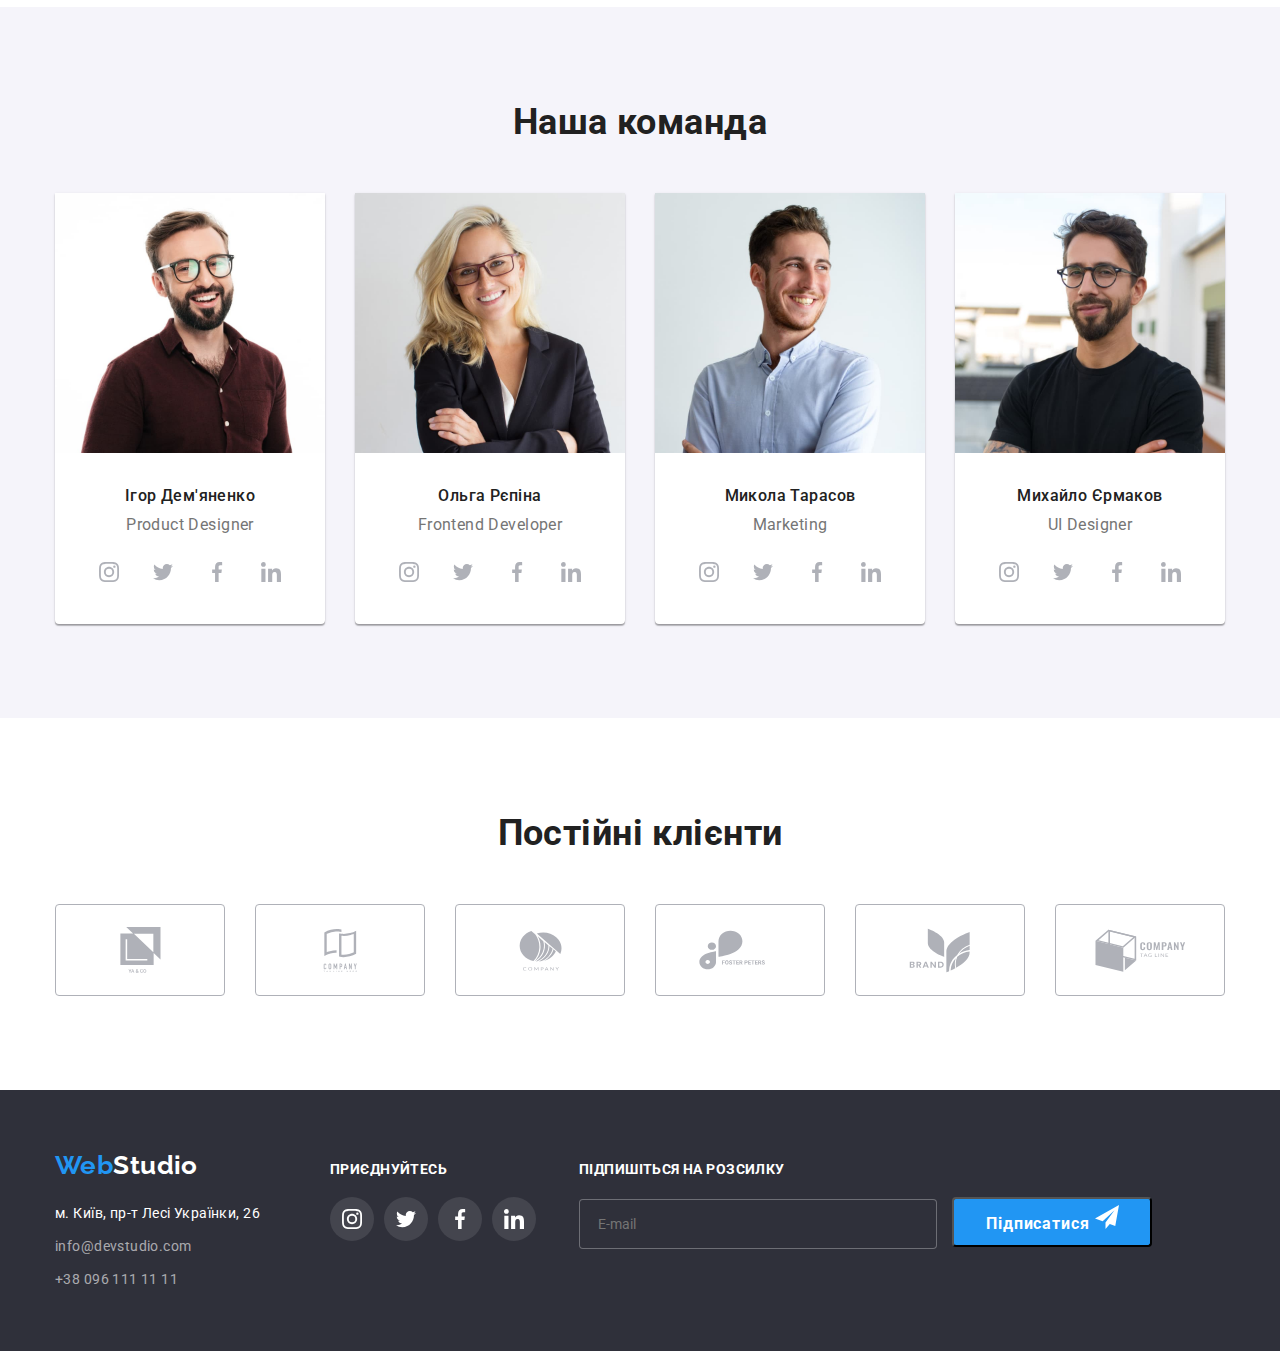
==== commit deb8dab5: "20.09" ====
--- a/index.html
+++ b/index.html
@@ -599,16 +599,67 @@
             </li>
           </ul>
         </div>
+        <div class="subscription">
+          <h4 class="title-footer">Підпишіться на розсилку</h4>
+          <div>
+            <input class="e-mail-input" type="text" name="text" placeholder="E-mail">
+        
+            <button class="btn-sign" type="submit">Підписатися        
+              <svg class="icon-send" width="24" height="24">
+                <use href="./images/icons.svg#icon-send"></use></svg>
+            </button>
+              
+
+          </div>
+        </div>
       </div>
     </footer>
     <!--Modal Window-->
-    <div class="backdrop is-hidden" data-modal>
+    <div class="backdrop is-hidden" data-modal> 
       <div class="modal">
         <button class="modal-btn" data-modal-close type="button" title="close">
           <svg class="modal-close" width="11" height="11">
             <use href="./images/icons.svg#cross"></use>
           </svg>
         </button>
+ <form class="order-form" name="order-form">
+  <strong class="order-form-title">Залиште свої дані, ми вам передзвонимо</strong>
+  <div class="order-form-group" role="group">
+    <label class="order-form-field" for="name">
+        <span>Ім'я</span>
+          <input id="name" type="text" name="" required/>
+            <svg for="name"class="modal-icon" width="18" height="18">
+                <use href="./images/icons.svg#name"></use>
+            </svg>
+    </label>
+    <label class="order-form-field" for="tel">
+        <span>Телефон</span>
+          <input id="tel" type="tel" name=""/>
+            <svg class="modal-icon" width="18" height="18">
+              <use href="./images/icons.svg#tel"></use>
+            </svg>
+    </label>
+    
+    
+    <label class="order-form-field" for="mail">
+        <span>Пошта</span>
+          <input id="mail" type="email" name=""/>
+            <svg class="modal-icon" width="18" height="18">
+              <use href="./images/icons.svg#email"></use>
+          </svg>
+    </label>
+    <label for="textarea">
+      <span>Коментар</span>
+    </label>
+    <textarea id="textarea" name=""  cols="30" rows="10" placeholder="Введіть текст"></textarea>
+  </div>
+       <label>
+        <input type="checkbox" name=""> 
+        <span>Погоджуюся з розсилкою та приймаю <a href="">Умови договору</a></span> 
+       </label>
+       <button type="submit">Відправити</button>
+ </form>
+          
       </div>
     </div>
     <script src="./js/modal.js"></script>
--- a/css/styles.css
+++ b/css/styles.css
@@ -8,6 +8,7 @@
   /* background color*/
   --main-background-cl: #ffffff;
   --background-cl-icon:#AFB1B8;
+  --footer-cl:#2f303a;
 
   /*other*/
   --items: 3;
@@ -180,7 +181,7 @@
 
 
 .footer {
-  background-color: #2f303a;
+  background-color:var(--footer-cl);
   padding-top: 60px;
   padding-bottom: 60px;
 
@@ -655,4 +656,56 @@
   line-height: calc(30 / 16);
   color: #757575;
 }
-
+.subscription{
+  display: block;
+  padding-left:43px;
+}
+.e-mail-input{
+  border: 1px solid rgba(255, 255, 255, 0.3);
+  border-radius: 4px;
+  width: 358px;
+  height: 50px;
+  background-color: var(--footer-cl);
+  margin-right: 12px;
+}
+.btn-sign{
+  background: var(--akcent-cl);
+
+  border-radius: 4px;
+  font-weight: 700;
+  font-size: 16px;
+  line-height: calc(30 / 16);
+  letter-spacing: 0.06em;
+  color: #ffffff;
+  cursor: pointer;
+  height:50px;
+  width: 200px;
+  align-items: baseline;
+}
+.icon-send{
+
+}
+input::placeholder{
+  padding: 15px 295px 15px 16px;
+}
+.text-btn{
+  
+}
+
+
+/**************************
+***Modal window************
+***************************/
+label{
+  display: block;
+}
+.order-form-group{
+  padding:12px 40px 20px 40px ;
+}
+
+.order-form-field{
+  position: relative;
+}
+.modal-icon{
+  position: absolute;
+}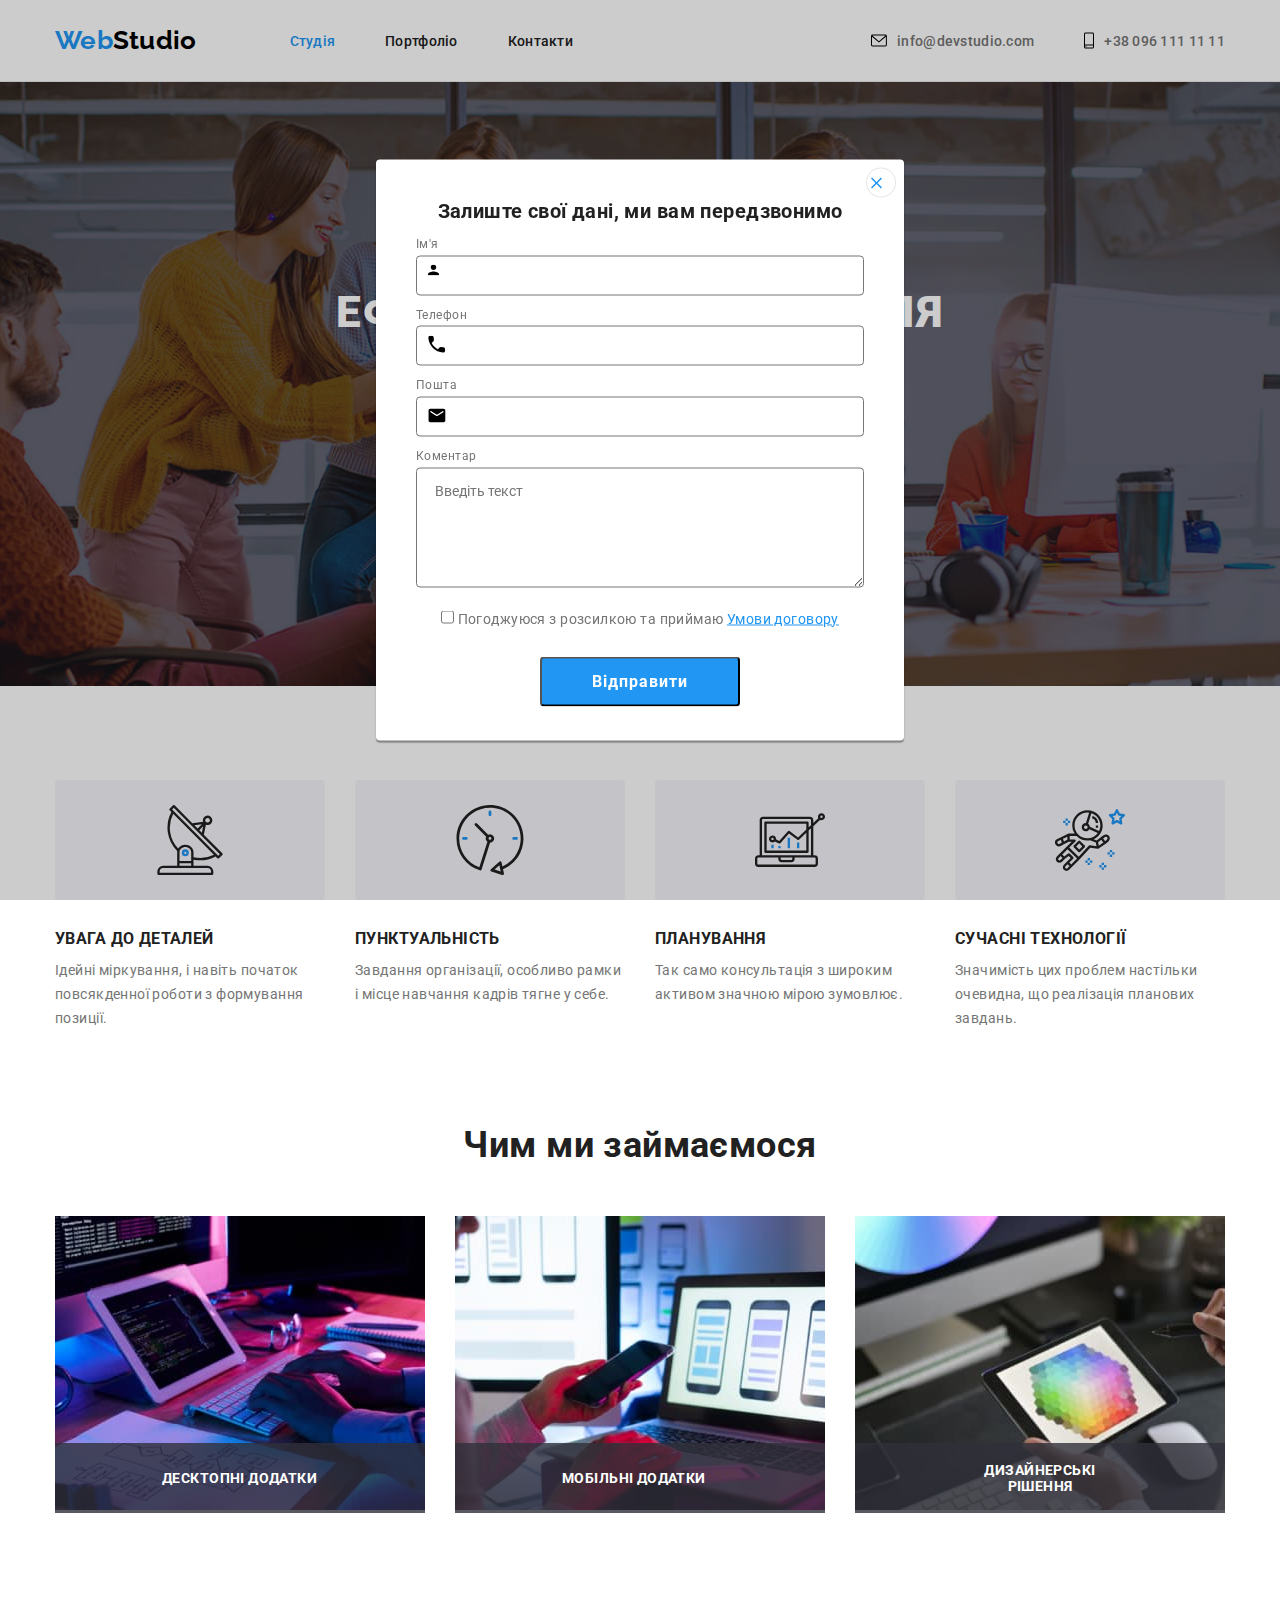
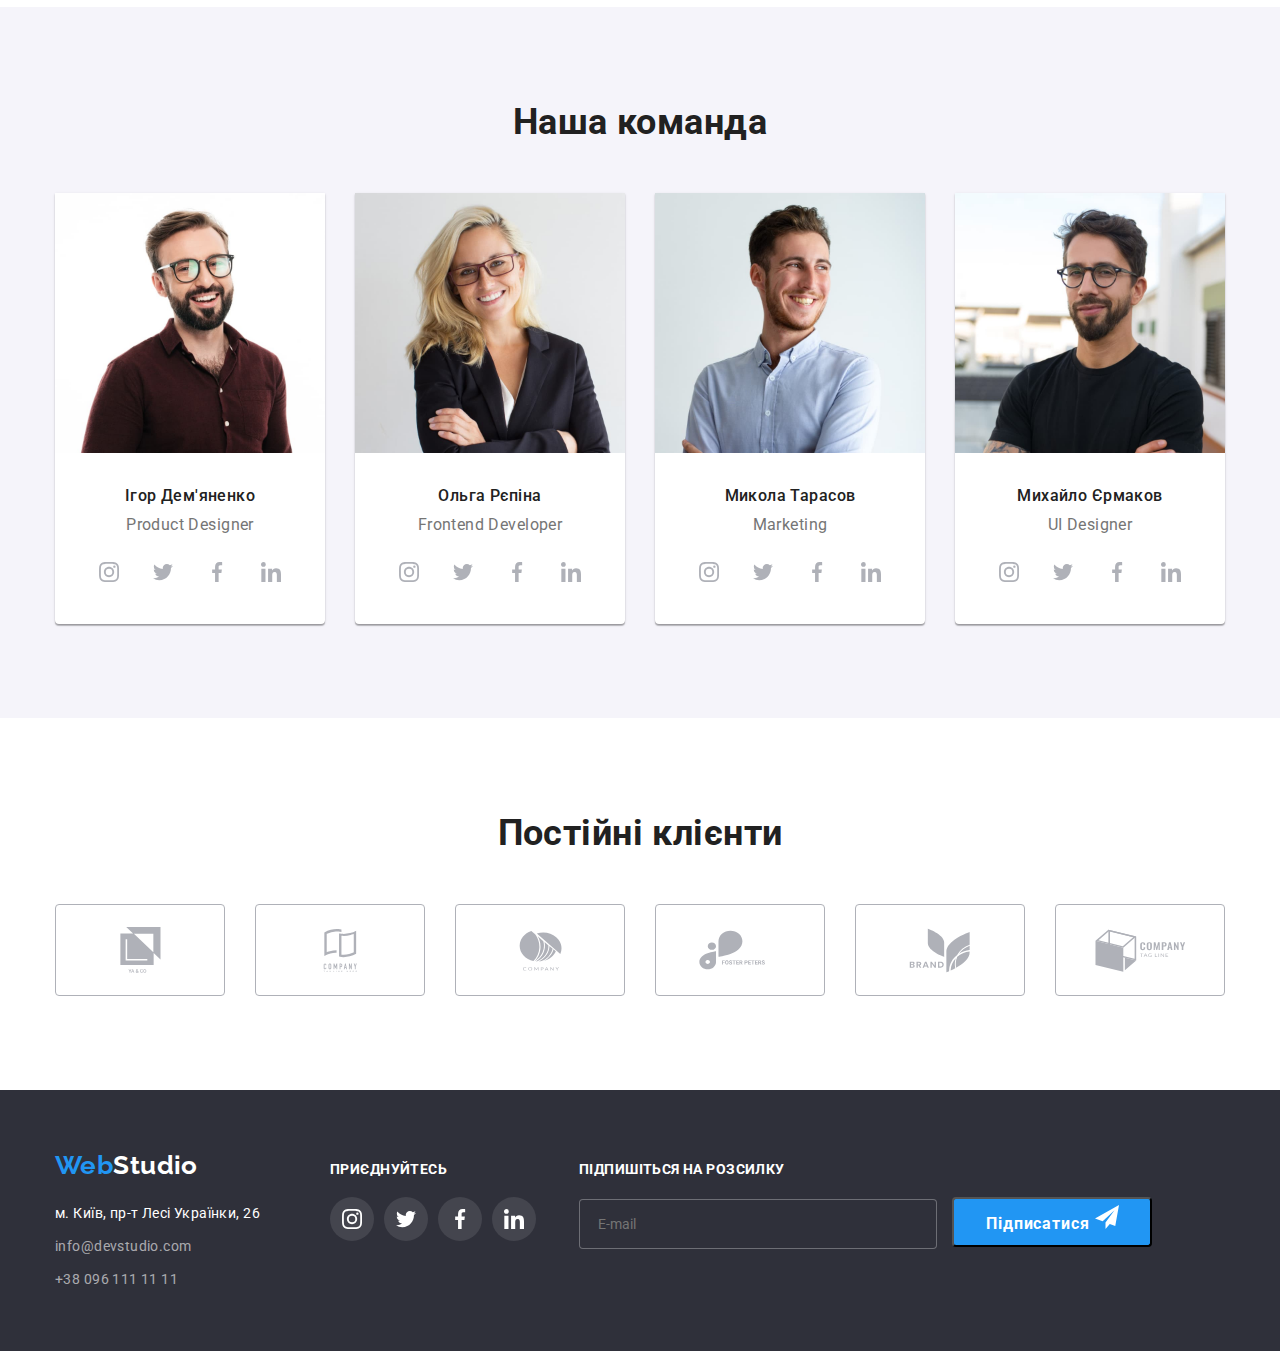
==== commit 3312846f: "23:43" ====
--- a/index.html
+++ b/index.html
@@ -31,7 +31,9 @@
             <li class="header-nav-list-item">
               <a class="link header-animation-nav" href="./portfolio.html">Портфоліо</a>
             </li>
-            <li class="header-nav-list-item"><a class="link header-animation-nav" href="">Контакти</a></li>
+            <li class="header-nav-list-item">
+              <a class="link header-animation-nav" href="">Контакти</a>
+            </li>
           </ul>
         </nav>
         <ul class="list list-block">
@@ -602,64 +604,74 @@
         <div class="subscription">
           <h4 class="title-footer">Підпишіться на розсилку</h4>
           <div>
-            <input class="e-mail-input" type="text" name="text" placeholder="E-mail">
-        
-            <button class="btn-sign" type="submit">Підписатися        
+            <input class="e-mail-input" type="text" name="text" placeholder="E-mail" />
+
+            <button class="btn-sign" type="submit">
+              Підписатися
               <svg class="icon-send" width="24" height="24">
-                <use href="./images/icons.svg#icon-send"></use></svg>
+                <use href="./images/icons.svg#icon-send"></use>
+              </svg>
             </button>
-              
-
           </div>
         </div>
       </div>
     </footer>
     <!--Modal Window-->
-    <div class="backdrop is-hidden" data-modal> 
+    <div class="backdrop" data-modal>
       <div class="modal">
         <button class="modal-btn" data-modal-close type="button" title="close">
-          <svg class="modal-close" width="11" height="11">
-            <use href="./images/icons.svg#cross"></use>
+          <svg class="modal-close" width="18" height="18">
+            <use href="./images/icons.svg#close"></use>
           </svg>
         </button>
- <form class="order-form" name="order-form">
-  <strong class="order-form-title">Залиште свої дані, ми вам передзвонимо</strong>
-  <div class="order-form-group" role="group">
-    <label class="order-form-field" for="name">
-        <span>Ім'я</span>
-          <input id="name" type="text" name="" required/>
-            <svg for="name"class="modal-icon" width="18" height="18">
+        <form class="order-form" name="order-form">
+          <div class="order-title">
+            <strong class="order-form-title">Залиште свої дані, ми вам передзвонимо</strong>
+          </div>
+          <div class="order-form-group" role="group">
+            <div class="form-field">
+              <label class="order-form-field" for="name"> <span class="order-form-name">Ім'я</span></label>
+              <input id="name" class="modal-input" type="text" name="" required />
+              <svg for="name" class="modal-icon" width="11" height="11">
                 <use href="./images/icons.svg#name"></use>
-            </svg>
-    </label>
-    <label class="order-form-field" for="tel">
-        <span>Телефон</span>
-          <input id="tel" type="tel" name=""/>
+              </svg>
+            </div>
+            <div class="form-field">
+            <label class="order-form-field" for="tel"><span class="order-form-name">Телефон</span></label>
+            <input class="modal-input" id="tel" type="tel" name="" />
             <svg class="modal-icon" width="18" height="18">
               <use href="./images/icons.svg#tel"></use>
             </svg>
-    </label>
-    
-    
-    <label class="order-form-field" for="mail">
-        <span>Пошта</span>
-          <input id="mail" type="email" name=""/>
+            
+          </div>
+          <div class="form-field">
+            <label class="order-form-field" for="mail"><span class="order-form-name">Пошта</span></label>
+            <input class="modal-input" id="mail" type="email" name="" />
             <svg class="modal-icon" width="18" height="18">
               <use href="./images/icons.svg#email"></use>
-          </svg>
-    </label>
-    <label for="textarea">
-      <span>Коментар</span>
-    </label>
-    <textarea id="textarea" name=""  cols="30" rows="10" placeholder="Введіть текст"></textarea>
-  </div>
-       <label>
-        <input type="checkbox" name=""> 
-        <span>Погоджуюся з розсилкою та приймаю <a href="">Умови договору</a></span> 
-       </label>
-       <button type="submit">Відправити</button>
- </form>
-          
+            </svg>
+            
+          </div>
+
+            <label class="order-form-field" for="textarea">
+              <span class="order-form-name">Коментар</span>
+            </label>
+            <textarea
+            class="modal-textarea"
+              id="textarea"
+              name=""
+              cols="30"
+              rows="10"
+              placeholder="Введіть текст"
+            ></textarea>
+          </div>
+          <label class="form-checkbox">
+            <input  type="checkbox" name="" />
+            <span class="form-checkbox-text" >Погоджуюся з розсилкою та приймаю <a class="terms" href="">Умови договору</a></span>
+          </label>
+        </form>
+          <button class="btn-sign btn-modal" type="submit">Відправити</button>
+     
       </div>
     </div>
     <script src="./js/modal.js"></script>
--- a/css/styles.css
+++ b/css/styles.css
@@ -4,6 +4,7 @@
   /* text color */
   --main-text-cl: #212121;
   --akcent-cl: #2196f3;
+  --text-modal-cl:#757575;
 
   /* background color*/
   --main-background-cl: #ffffff;
@@ -335,9 +336,10 @@
 }
 .modal-close {
   position: absolute;
-  margin: 9px;
-  
-
+  
+}
+.modal-close:hover {
+  fill: var(--akcent-cl);
 
 }
 .description {
@@ -680,7 +682,7 @@
   cursor: pointer;
   height:50px;
   width: 200px;
-  align-items: baseline;
+
 }
 .icon-send{
 
@@ -696,16 +698,95 @@
 /**************************
 ***Modal window************
 ***************************/
+
+.order-form-title{
+  font-family: var(--main-font);
+  font-size: 20px;
+  color: var(--main-text-cl);
+
+
+}
+.order-title{
+  text-align: center;
+  margin-bottom: 12px;
+}
 label{
   display: block;
 }
-.order-form-group{
-  padding:12px 40px 20px 40px ;
+.order-form{
+  padding:40px 40px 0px 40px ;
+}
+
+.order-form-name{
+font-family: var(--main-font);
+font-size: 12px;
+color:var(--text-modal-cl)
+}
+.form-field{
+  position: relative;
+  margin-bottom: 10px;
+  
 }
 
 .order-form-field{
-  position: relative;
+  margin-bottom: 4px;
+  
+}
+.modal-input{
+width: 448px;
+height:40px;
+border-radius: 4px;
+border: 1px solid var(--text-modal-cl);
+font: inherit;
+cursor: pointer;
+outline:none;
 }
 .modal-icon{
   position: absolute;
-}+  top:50%;
+  left: 12px;
+  cursor: pointer;
+}
+.modal-input:focus,
+.modal-textarea:focus{
+  border: 1px solid var(--akcent-cl);
+}
+.modal-input:focus ~ .modal-icon {
+  fill:var(--akcent-cl);
+}
+.modal-textarea{
+  width: 448px;
+  height:120px;
+  margin-bottom: 20px;
+  border-radius: 4px;
+  border: 1px solid var(--text-modal-cl);
+  outline:none;
+  cursor: pointer;
+}
+
+textarea::placeholder{
+  padding-top: 12px;
+  padding-left: 16px;
+}
+.form-checkbox{
+  text-align: center;
+  margin-bottom: 30px;
+  cursor: pointer;
+}
+.form-checkbox-text{
+  color: var(--text-modal-cl);
+  font-family: var(--main-font);
+  font-size: 14px;
+
+}
+.terms{
+  color: var(--akcent-cl);
+}
+.btn-modal{
+padding: 0;
+margin-right: 164px;;
+margin-left: 164px;
+margin-bottom: 40px;
+
+}
+.
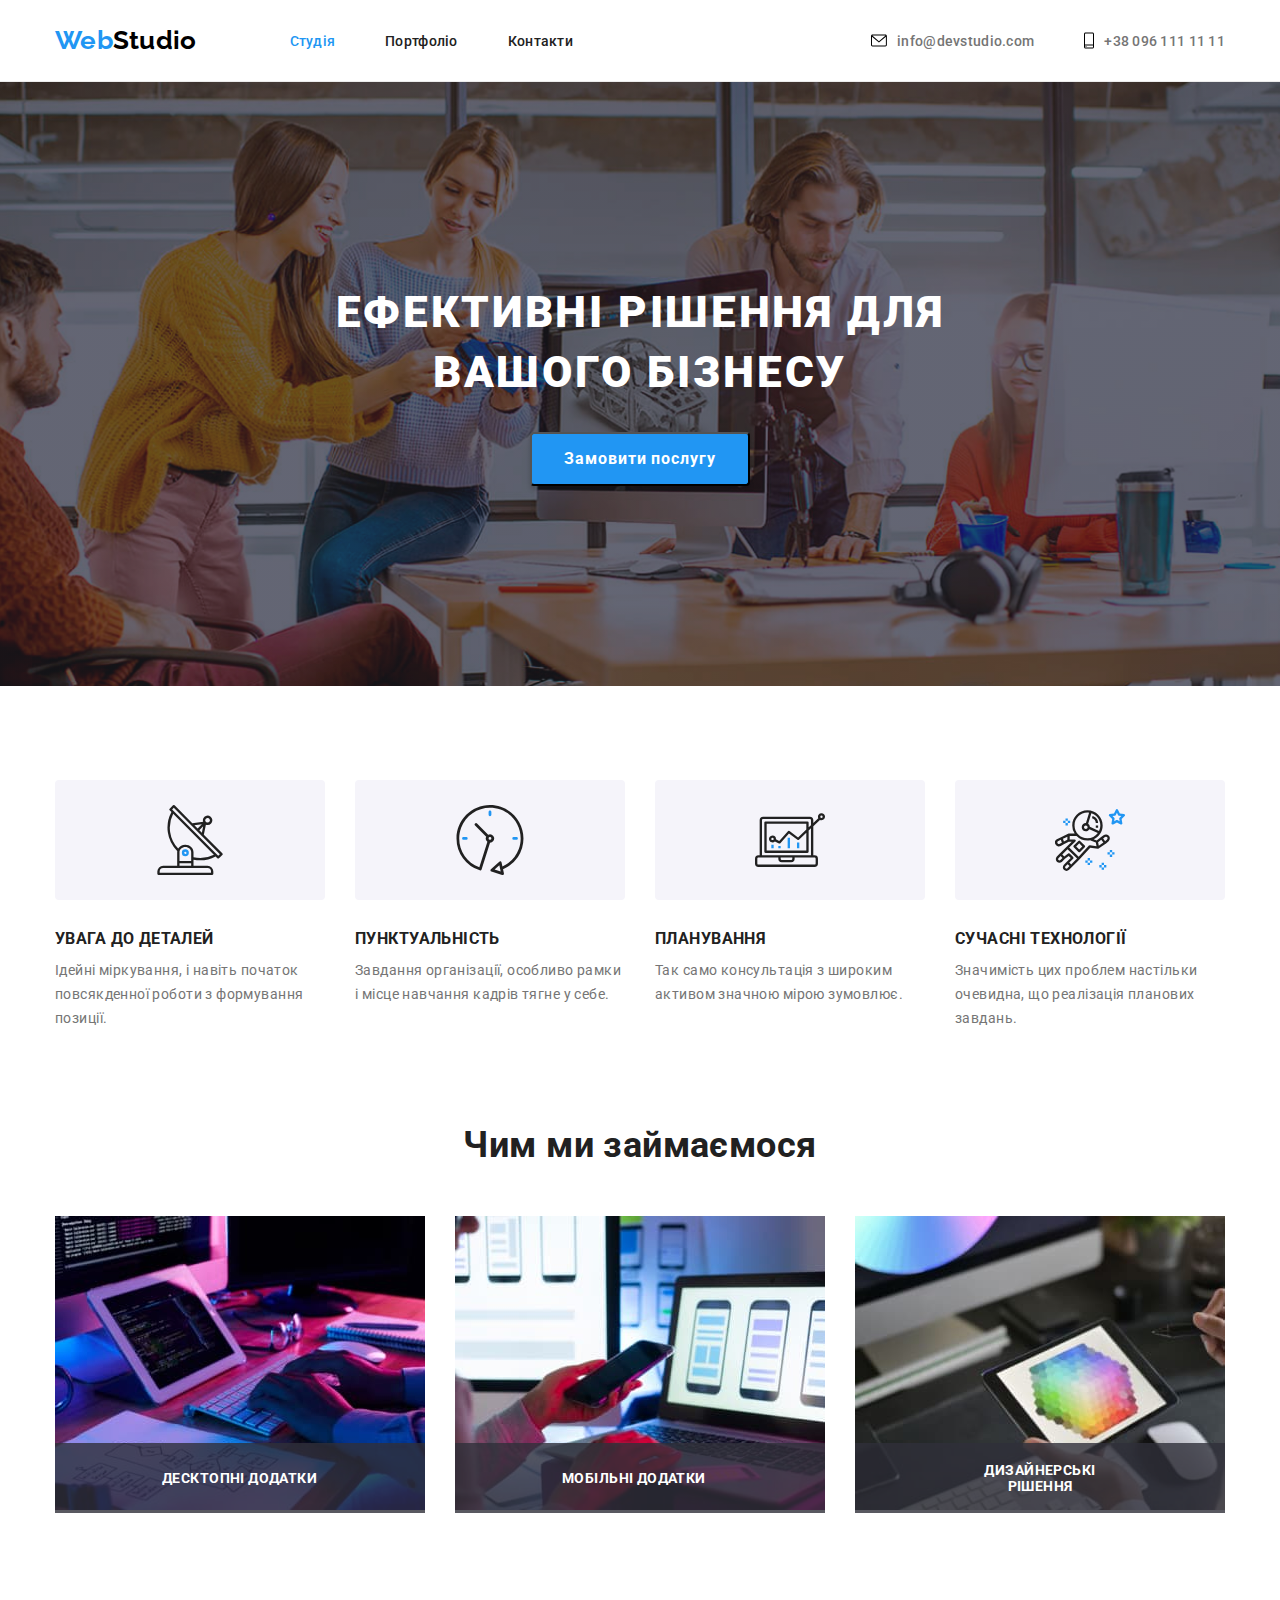
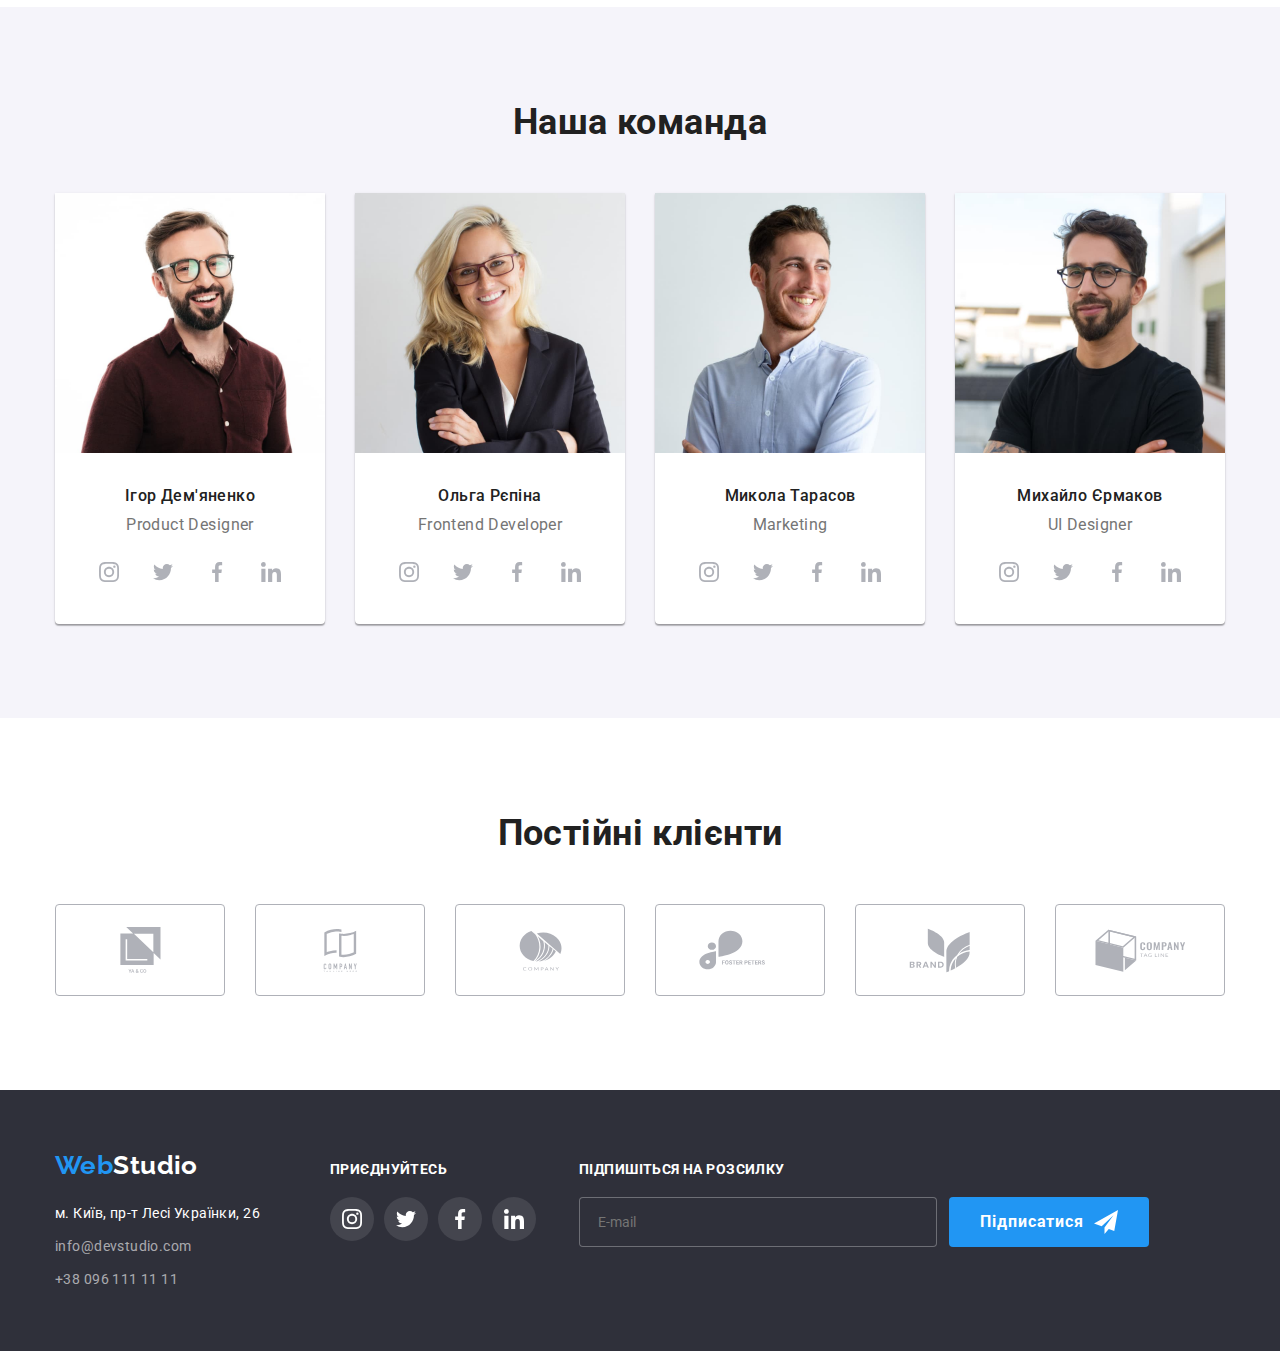
==== commit d763cd34: "21.09" ====
--- a/index.html
+++ b/index.html
@@ -603,21 +603,22 @@
         </div>
         <div class="subscription">
           <h4 class="title-footer">Підпишіться на розсилку</h4>
-          <div>
+          <div class="email-send">
             <input class="e-mail-input" type="text" name="text" placeholder="E-mail" />
-
             <button class="btn-sign" type="submit">
-              Підписатися
-              <svg class="icon-send" width="24" height="24">
-                <use href="./images/icons.svg#icon-send"></use>
-              </svg>
+              <div class="btn-text-icon">
+                <span>Підписатися</span>
+                <svg class="icon-send" width="24" height="24">
+                  <use href="./images/icons.svg#icon-send"></use>
+                </svg>
+              </div>
             </button>
           </div>
         </div>
       </div>
     </footer>
     <!--Modal Window-->
-    <div class="backdrop" data-modal>
+    <div class="backdrop is-hidden" data-modal>
       <div class="modal">
         <button class="modal-btn" data-modal-close type="button" title="close">
           <svg class="modal-close" width="18" height="18">
@@ -630,48 +631,57 @@
           </div>
           <div class="order-form-group" role="group">
             <div class="form-field">
-              <label class="order-form-field" for="name"> <span class="order-form-name">Ім'я</span></label>
+              <label class="order-form-field" for="name">
+                <span class="order-form-name">Ім'я</span></label
+              >
               <input id="name" class="modal-input" type="text" name="" required />
-              <svg for="name" class="modal-icon" width="11" height="11">
+              <svg for="name" class="modal-icon" width="18" height="18">
                 <use href="./images/icons.svg#name"></use>
               </svg>
             </div>
             <div class="form-field">
-            <label class="order-form-field" for="tel"><span class="order-form-name">Телефон</span></label>
-            <input class="modal-input" id="tel" type="tel" name="" />
-            <svg class="modal-icon" width="18" height="18">
-              <use href="./images/icons.svg#tel"></use>
-            </svg>
-            
-          </div>
-          <div class="form-field">
-            <label class="order-form-field" for="mail"><span class="order-form-name">Пошта</span></label>
-            <input class="modal-input" id="mail" type="email" name="" />
-            <svg class="modal-icon" width="18" height="18">
-              <use href="./images/icons.svg#email"></use>
-            </svg>
-            
-          </div>
+              <label class="order-form-field" for="tel"
+                ><span class="order-form-name">Телефон</span></label
+              >
+              <input class="modal-input" id="tel" type="tel" name="" />
+              <svg class="modal-icon" width="18" height="18">
+                <use href="./images/icons.svg#tel"></use>
+              </svg>
+            </div>
+            <div class="form-field">
+              <label class="order-form-field" for="mail"
+                ><span class="order-form-name">Пошта</span></label
+              >
+              <input class="modal-input" id="mail" type="email" name="" />
+              <svg class="modal-icon" width="18" height="18">
+                <use href="./images/icons.svg#email"></use>
+              </svg>
+            </div>
 
             <label class="order-form-field" for="textarea">
               <span class="order-form-name">Коментар</span>
             </label>
             <textarea
-            class="modal-textarea"
+              class="modal-textarea"
               id="textarea"
               name=""
               cols="30"
               rows="10"
-              placeholder="Введіть текст"
-            ></textarea>
+              placeholder="Введіть текст">
+            </textarea>
           </div>
           <label class="form-checkbox">
-            <input  type="checkbox" name="" />
-            <span class="form-checkbox-text" >Погоджуюся з розсилкою та приймаю <a class="terms" href="">Умови договору</a></span>
+            <input class="checkbox" type="checkbox" name="" />
+            <svg class="icon-check" width="16" height="15">
+              <use class="check" href="./images/icons.svg#check"></use>
+              <use class="uncheck" href="./images/icons.svg#uncheck"></use>
+            </svg>
+            <span class="form-checkbox-text"
+              >Погоджуюся з розсилкою та приймаю <a class="terms" href="">Умови договору</a></span
+            >
           </label>
         </form>
-          <button class="btn-sign btn-modal" type="submit">Відправити</button>
-     
+        <button class="btn-sign btn-modal" type="submit">Відправити</button>
       </div>
     </div>
     <script src="./js/modal.js"></script>
--- a/css/styles.css
+++ b/css/styles.css
@@ -334,9 +334,14 @@
   padding: 0;
   background-color: var(--main-background-cl);
 }
+
 .modal-close {
-  position: absolute;
-  
+display: block;
+margin: auto;
+/*animation*/
+transition-duration:250ms;
+transition-timing-function:cubic-bezier(0.4, 0, 0.2, 1);
+
 }
 .modal-close:hover {
   fill: var(--akcent-cl);
@@ -659,8 +664,12 @@
   color: #757575;
 }
 .subscription{
+  padding-left:43px;
   display: block;
-  padding-left:43px;
+}
+.email-send{
+  display: flex;
+  gap: 12px;
 }
 .e-mail-input{
   border: 1px solid rgba(255, 255, 255, 0.3);
@@ -668,11 +677,10 @@
   width: 358px;
   height: 50px;
   background-color: var(--footer-cl);
-  margin-right: 12px;
+
 }
 .btn-sign{
   background: var(--akcent-cl);
-
   border-radius: 4px;
   font-weight: 700;
   font-size: 16px;
@@ -682,17 +690,19 @@
   cursor: pointer;
   height:50px;
   width: 200px;
-
-}
-.icon-send{
-
+  border: none;
+
+}
+.btn-text-icon{
+  display: flex;
+  align-items: center;
+  justify-content: center;
+  gap: 10px;
 }
 input::placeholder{
   padding: 15px 295px 15px 16px;
 }
-.text-btn{
-  
-}
+
 
 
 /**************************
@@ -740,12 +750,20 @@
 font: inherit;
 cursor: pointer;
 outline:none;
-}
+padding-left: 42px;
+/*animation*/
+transition-duration:250ms;
+transition-timing-function:cubic-bezier(0.4, 0, 0.2, 1);
+}
+
 .modal-icon{
   position: absolute;
-  top:50%;
+  top:52%;
   left: 12px;
   cursor: pointer;
+  /*animation*/
+transition-duration:250ms;
+transition-timing-function:cubic-bezier(0.4, 0, 0.2, 1);
 }
 .modal-input:focus,
 .modal-textarea:focus{
@@ -762,22 +780,27 @@
   border: 1px solid var(--text-modal-cl);
   outline:none;
   cursor: pointer;
-}
-
-textarea::placeholder{
-  padding-top: 12px;
-  padding-left: 16px;
-}
+  resize:none;
+  display: block;
+  padding: 12px 16px;
+}
+
+
 .form-checkbox{
-  text-align: center;
+  display: flex;
+  align-items: center;
+  justify-content: center;
   margin-bottom: 30px;
   cursor: pointer;
-}
+  gap: 10px;
+}
+
 .form-checkbox-text{
   color: var(--text-modal-cl);
   font-family: var(--main-font);
   font-size: 14px;
-
+  align-items: center;
+  user-select: none;
 }
 .terms{
   color: var(--akcent-cl);
@@ -787,6 +810,33 @@
 margin-right: 164px;;
 margin-left: 164px;
 margin-bottom: 40px;
-
-}
-.
+/*animation*/
+transition-property:box-shadow;
+transition-duration:250ms;
+transition-timing-function:cubic-bezier(0.4, 0, 0.2, 1);
+}
+.btn-modal:hover,
+.btn-modal:focus {
+box-shadow: 0px 2px 2px 0px #0000001F, 0px 1px 2px 0px #00000014, 0px 3px 1px 0px #0000001A;
+}
+.checkbox{
+  opacity: 0;
+}
+.check {
+  opacity: 0;
+  fill:#2196f3;
+    /*animation*/
+transition-duration:250ms;
+transition-timing-function:cubic-bezier(0.4, 0, 0.2, 1);
+}
+.checkbox:checked + .icon-check .check {
+  opacity: 1;
+}
+
+.uncheck {
+  opacity: 1;
+} 
+.checkbox:checked + .icon-check .uncheck {
+  opacity: 0;
+}
+
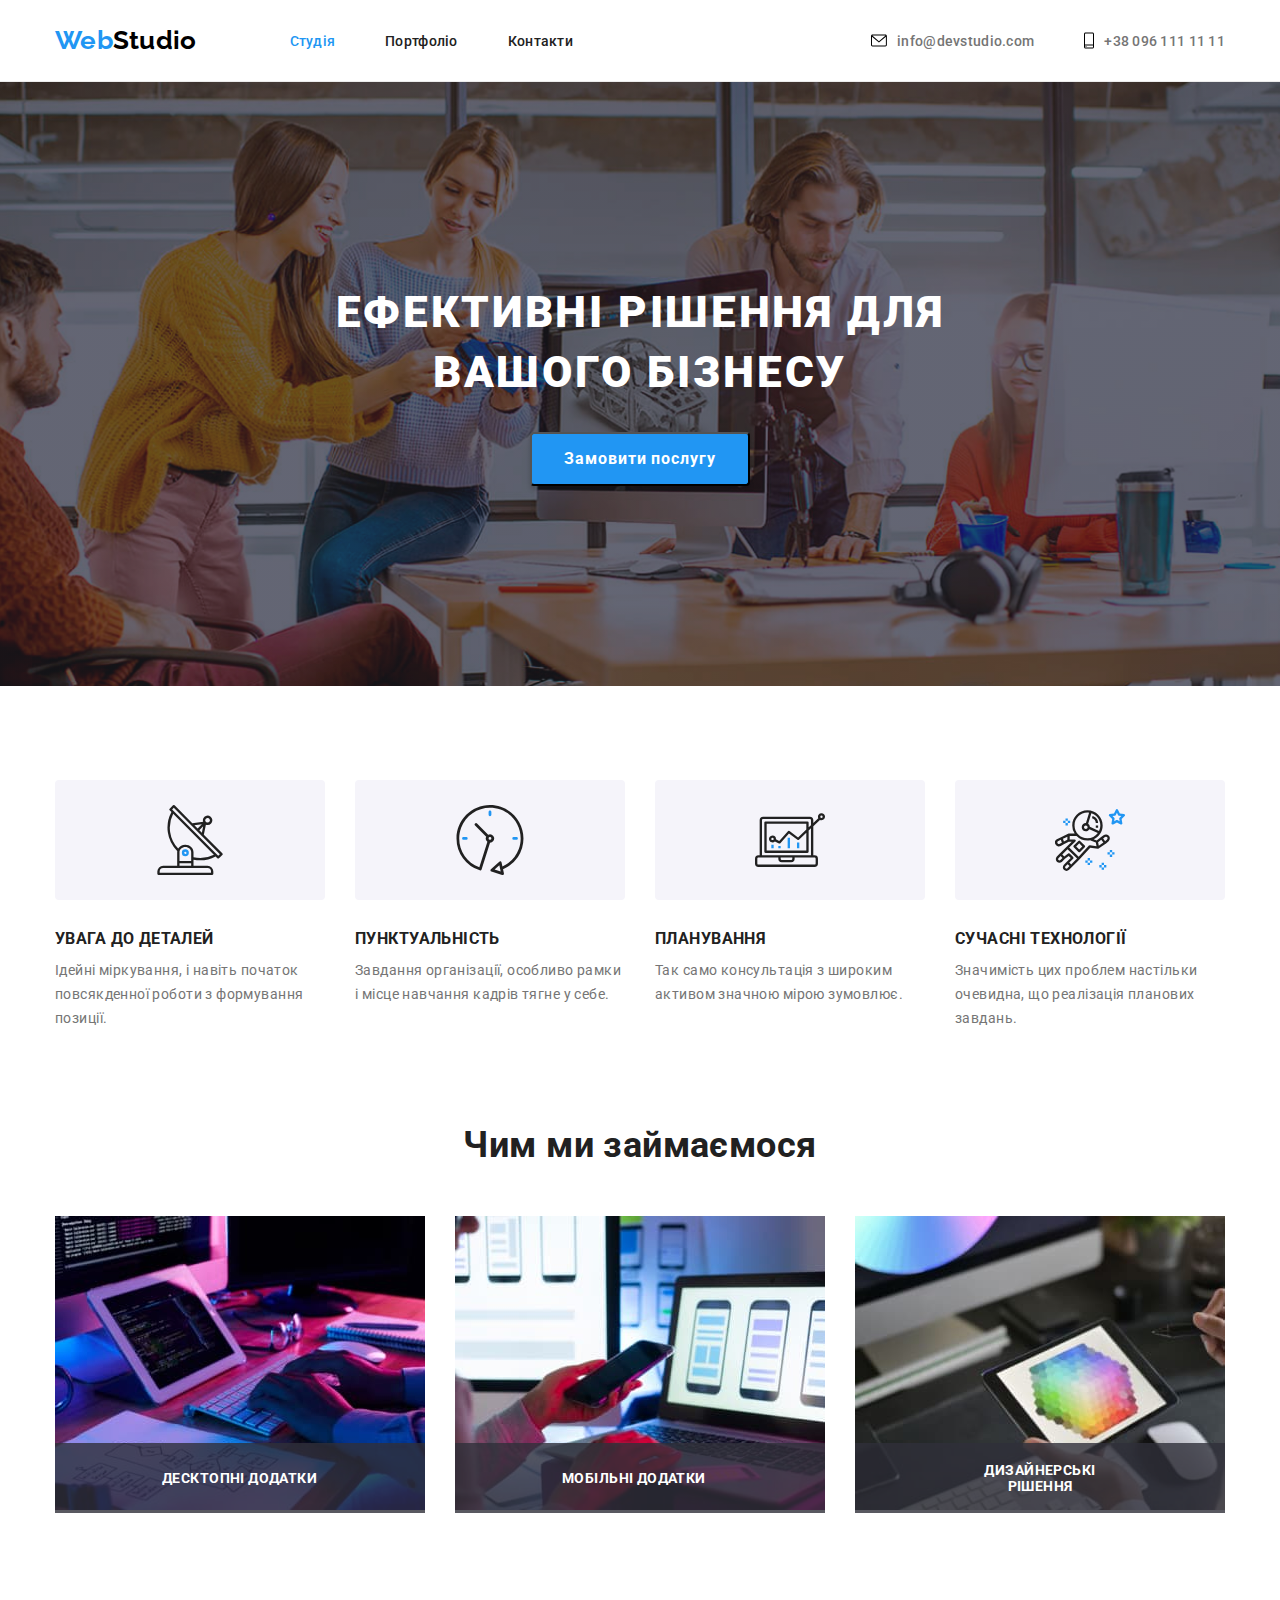
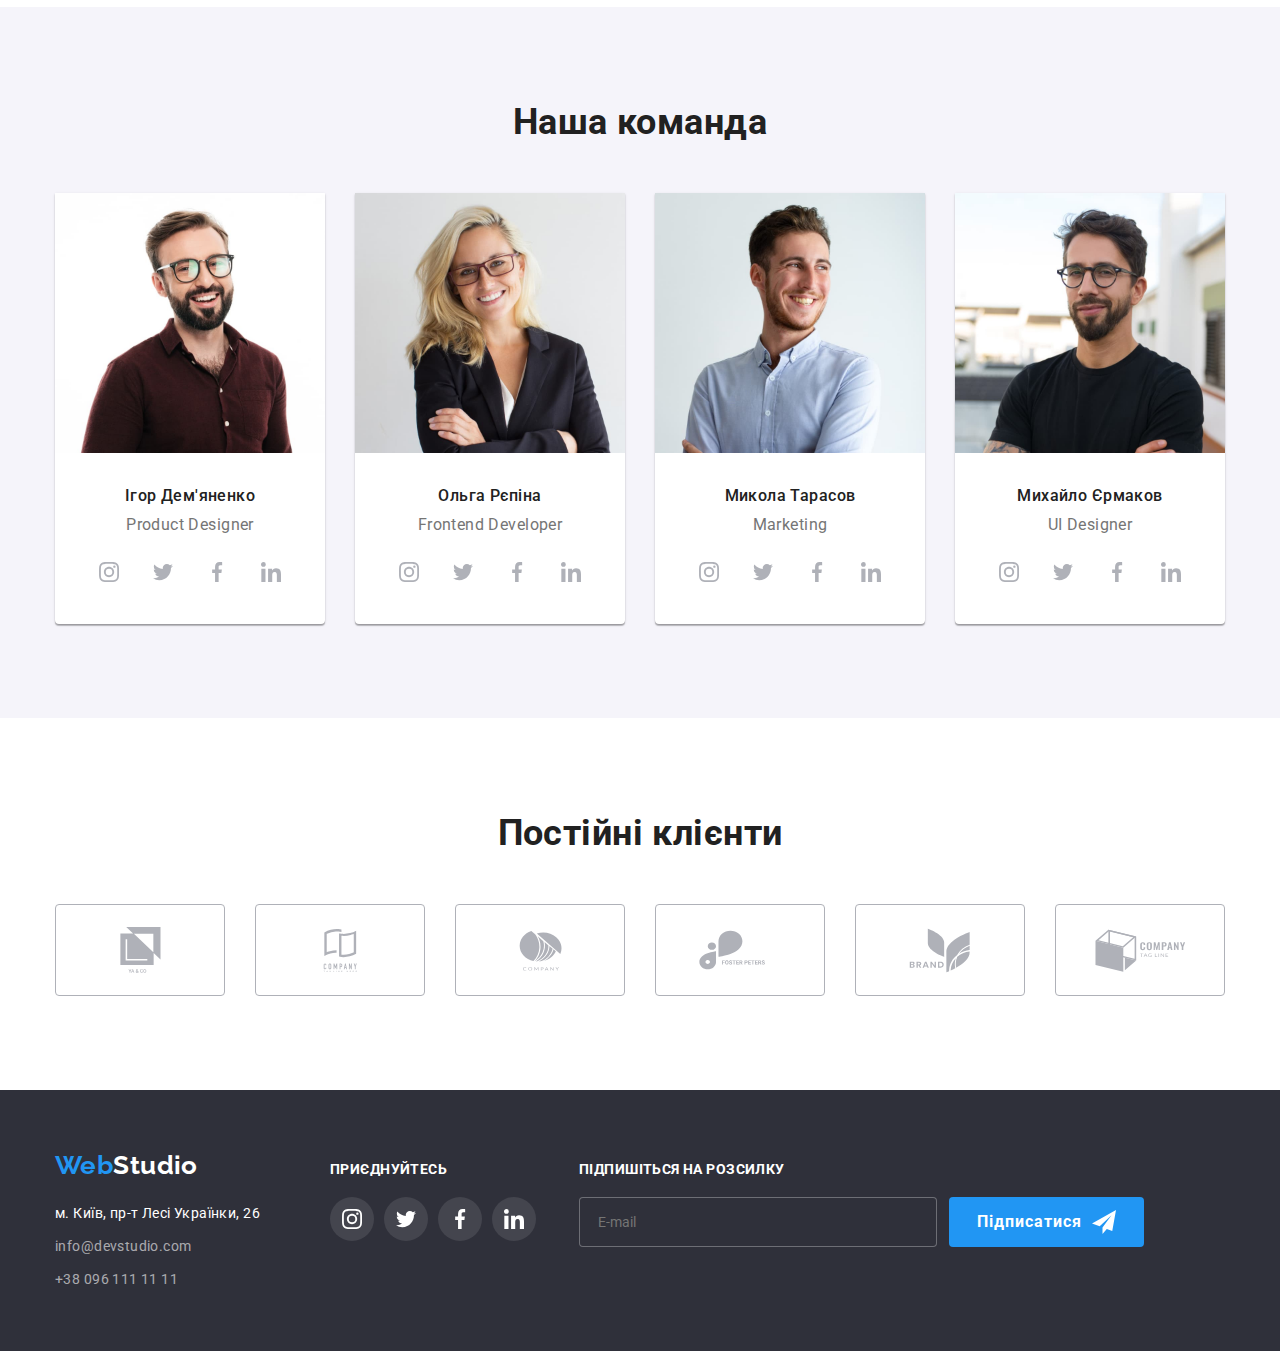
==== commit 8ce5f979: "22.09" ====
--- a/index.html
+++ b/index.html
@@ -632,17 +632,17 @@
           <div class="order-form-group" role="group">
             <div class="form-field">
               <label class="order-form-field" for="name">
-                <span class="order-form-name">Ім'я</span></label
-              >
+                <span class="order-form-name">Ім'я</span></label>
+              
               <input id="name" class="modal-input" type="text" name="" required />
               <svg for="name" class="modal-icon" width="18" height="18">
                 <use href="./images/icons.svg#name"></use>
               </svg>
             </div>
             <div class="form-field">
-              <label class="order-form-field" for="tel"
-                ><span class="order-form-name">Телефон</span></label
-              >
+              <label class="order-form-field" for="tel"></label>
+                <span class="order-form-name">Телефон</span></label>
+              
               <input class="modal-input" id="tel" type="tel" name="" />
               <svg class="modal-icon" width="18" height="18">
                 <use href="./images/icons.svg#tel"></use>
@@ -650,8 +650,8 @@
             </div>
             <div class="form-field">
               <label class="order-form-field" for="mail"
-                ><span class="order-form-name">Пошта</span></label
-              >
+                ><span class="order-form-name">Пошта</span></label>
+              
               <input class="modal-input" id="mail" type="email" name="" />
               <svg class="modal-icon" width="18" height="18">
                 <use href="./images/icons.svg#email"></use>
@@ -680,8 +680,9 @@
               >Погоджуюся з розсилкою та приймаю <a class="terms" href="">Умови договору</a></span
             >
           </label>
-        </form>
-        <button class="btn-sign btn-modal" type="submit">Відправити</button>
+        
+        <button class="btn-modal" type="submit">Відправити</button>
+      </form>
       </div>
     </div>
     <script src="./js/modal.js"></script>
--- a/css/styles.css
+++ b/css/styles.css
@@ -343,7 +343,8 @@
 transition-timing-function:cubic-bezier(0.4, 0, 0.2, 1);
 
 }
-.modal-close:hover {
+.modal-btn:hover,
+.modal-btn:focus {
   fill: var(--akcent-cl);
 
 }
@@ -664,7 +665,7 @@
   color: #757575;
 }
 .subscription{
-  padding-left:43px;
+  margin-left:43px;
   display: block;
 }
 .email-send{
@@ -688,10 +689,9 @@
   letter-spacing: 0.06em;
   color: #ffffff;
   cursor: pointer;
-  height:50px;
-  width: 200px;
   border: none;
-
+  padding: 10px 28px;
+  display: block;
 }
 .btn-text-icon{
   display: flex;
@@ -726,6 +726,10 @@
 .order-form{
   padding:40px 40px 0px 40px ;
 }
+.order-form-group{
+  margin-bottom: 20px;
+}
+
 
 .order-form-name{
 font-family: var(--main-font);
@@ -775,7 +779,7 @@
 .modal-textarea{
   width: 448px;
   height:120px;
-  margin-bottom: 20px;
+  
   border-radius: 4px;
   border: 1px solid var(--text-modal-cl);
   outline:none;
@@ -806,10 +810,20 @@
   color: var(--akcent-cl);
 }
 .btn-modal{
-padding: 0;
-margin-right: 164px;;
-margin-left: 164px;
-margin-bottom: 40px;
+padding: 10px 52px;
+display: block;
+margin-left: auto;
+margin-right: auto;
+background: var(--akcent-cl);
+border-radius: 4px;
+font-weight: 700;
+font-size: 16px;
+line-height: calc(30 / 16);
+letter-spacing: 0.06em;
+color: #ffffff;
+cursor: pointer;
+
+border: none;
 /*animation*/
 transition-property:box-shadow;
 transition-duration:250ms;
